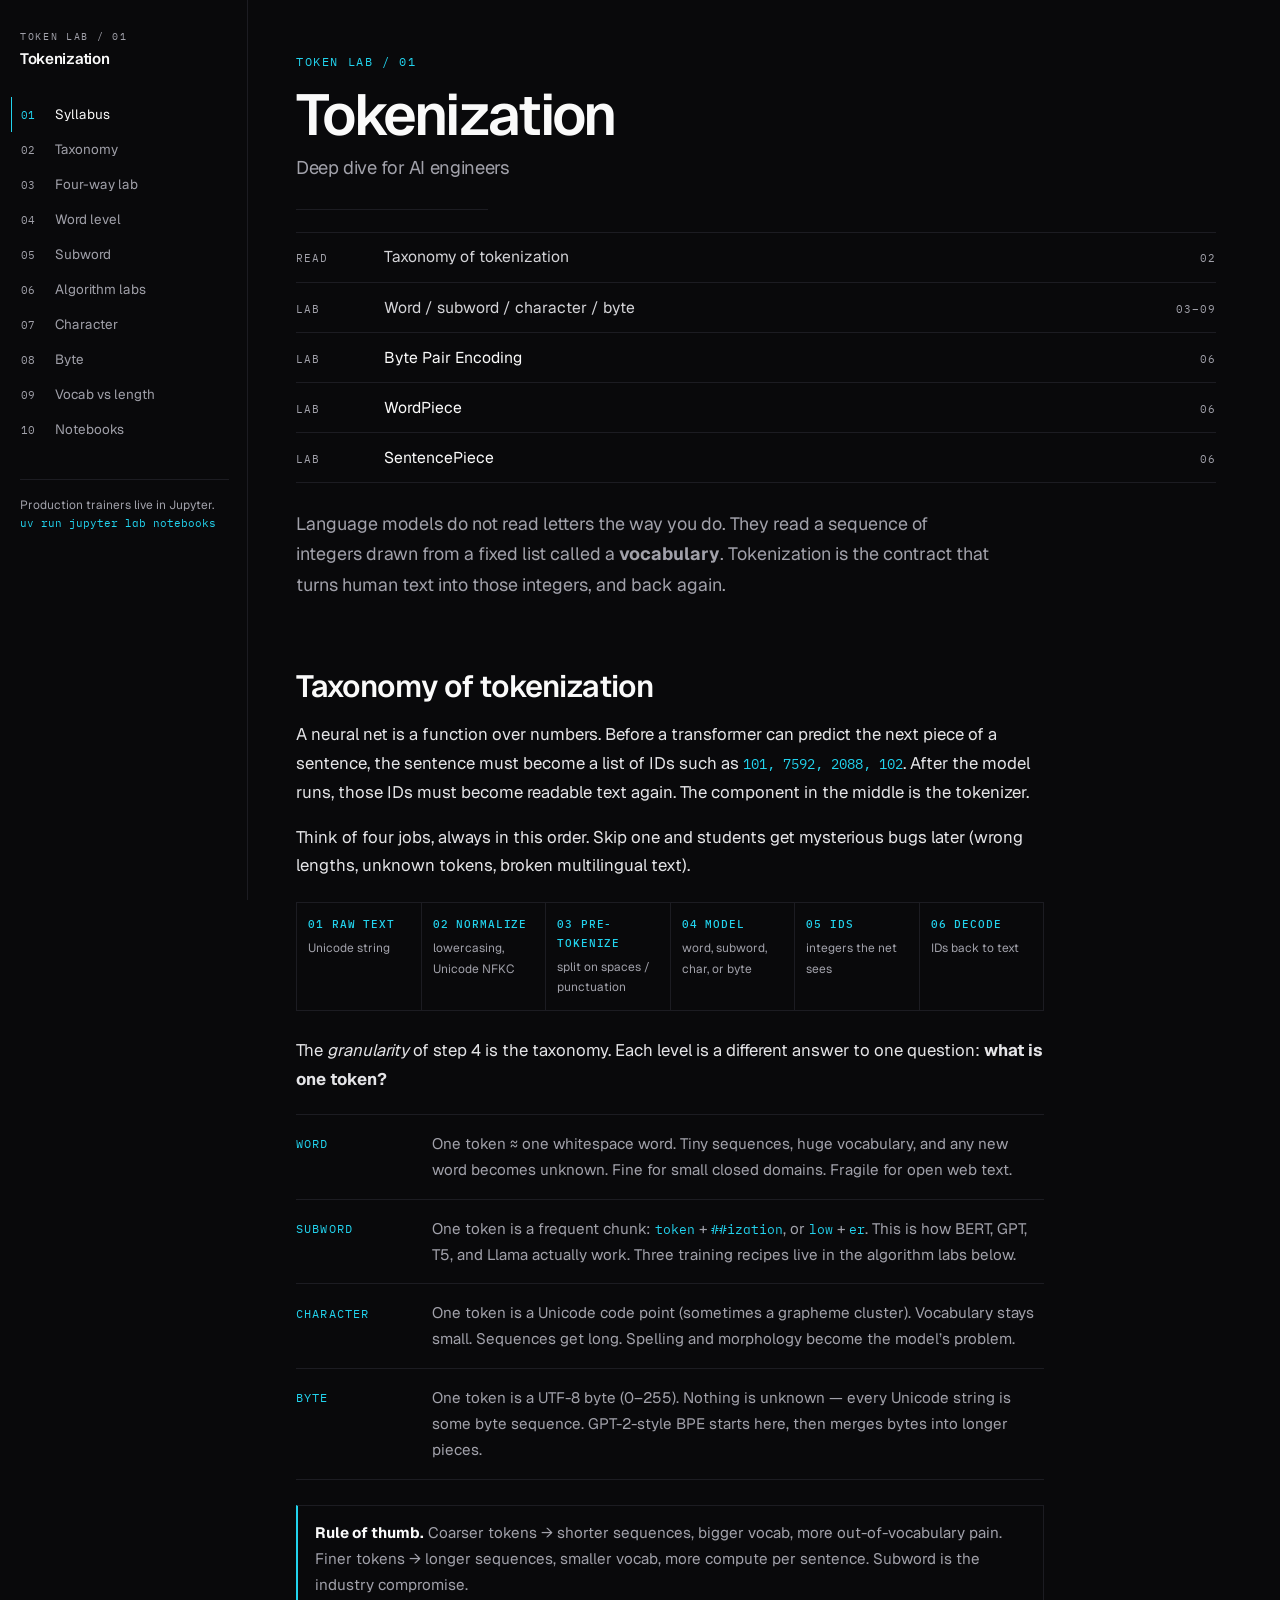
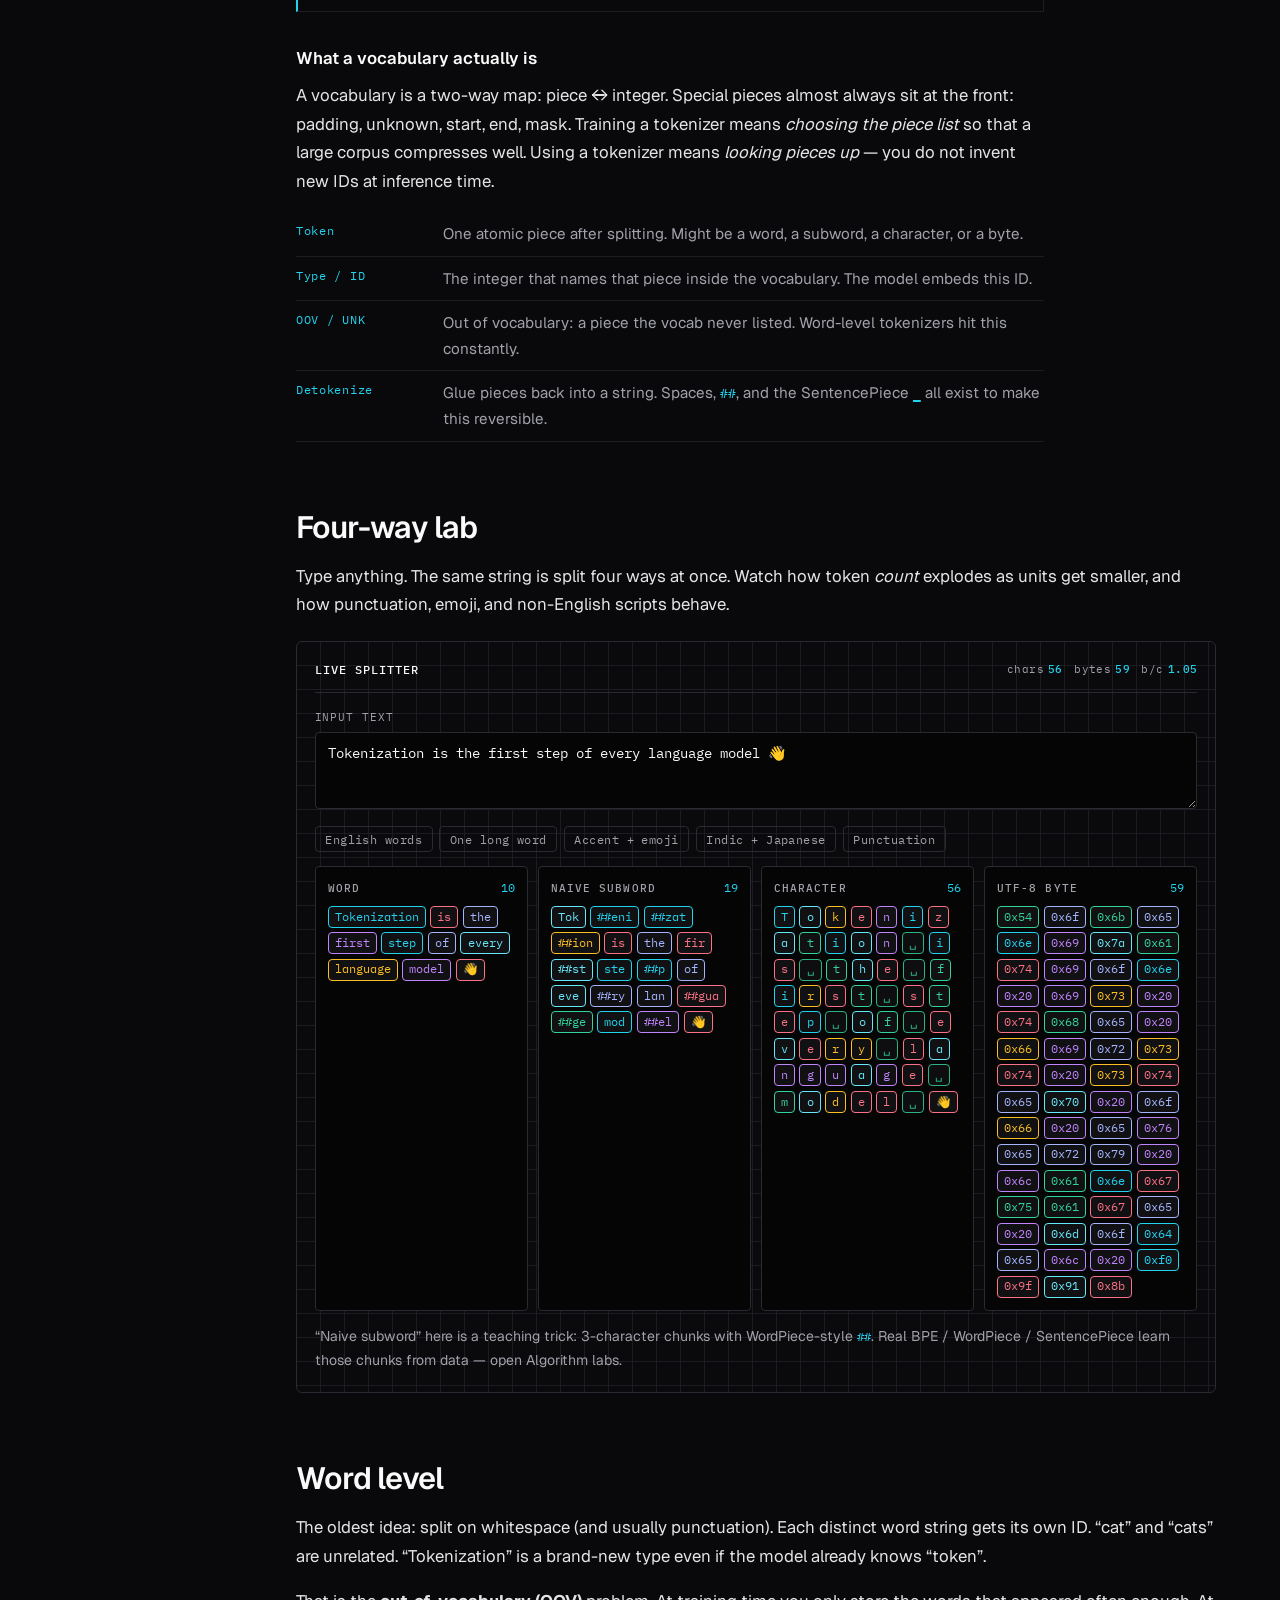
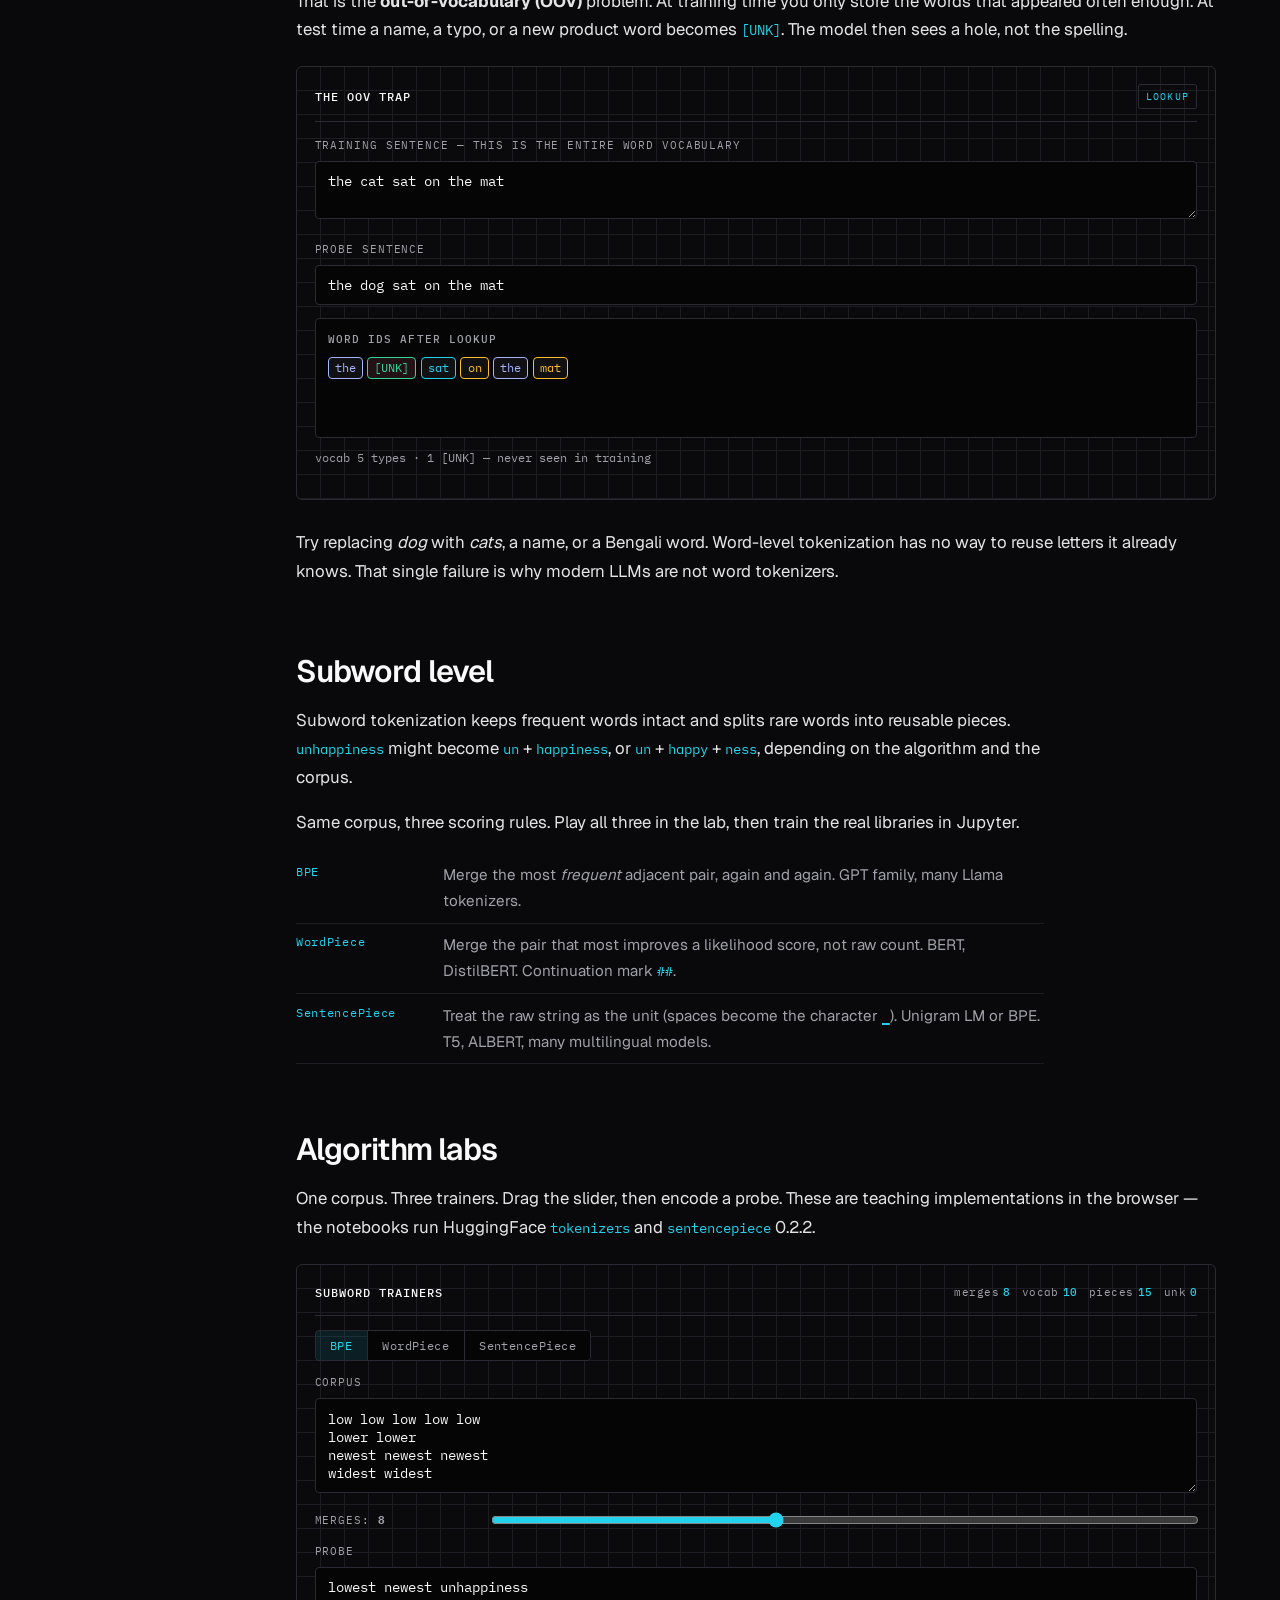
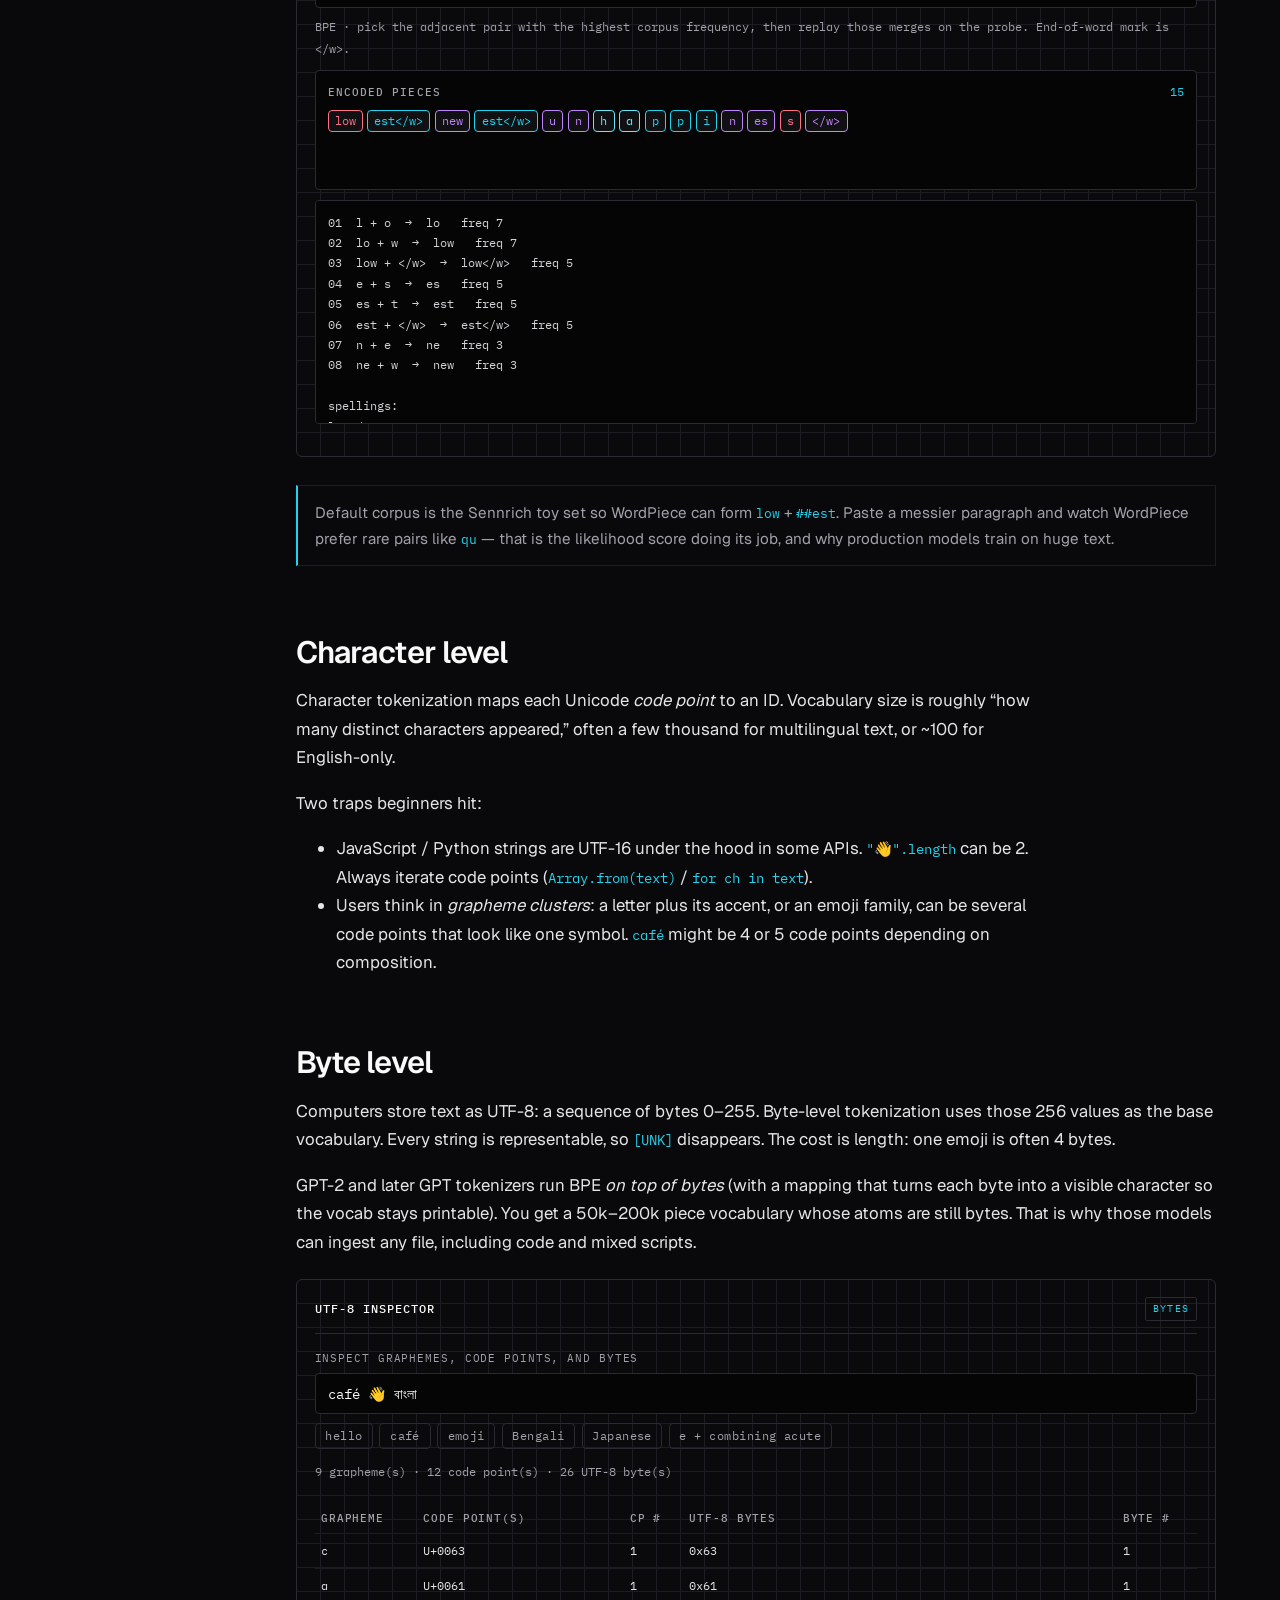
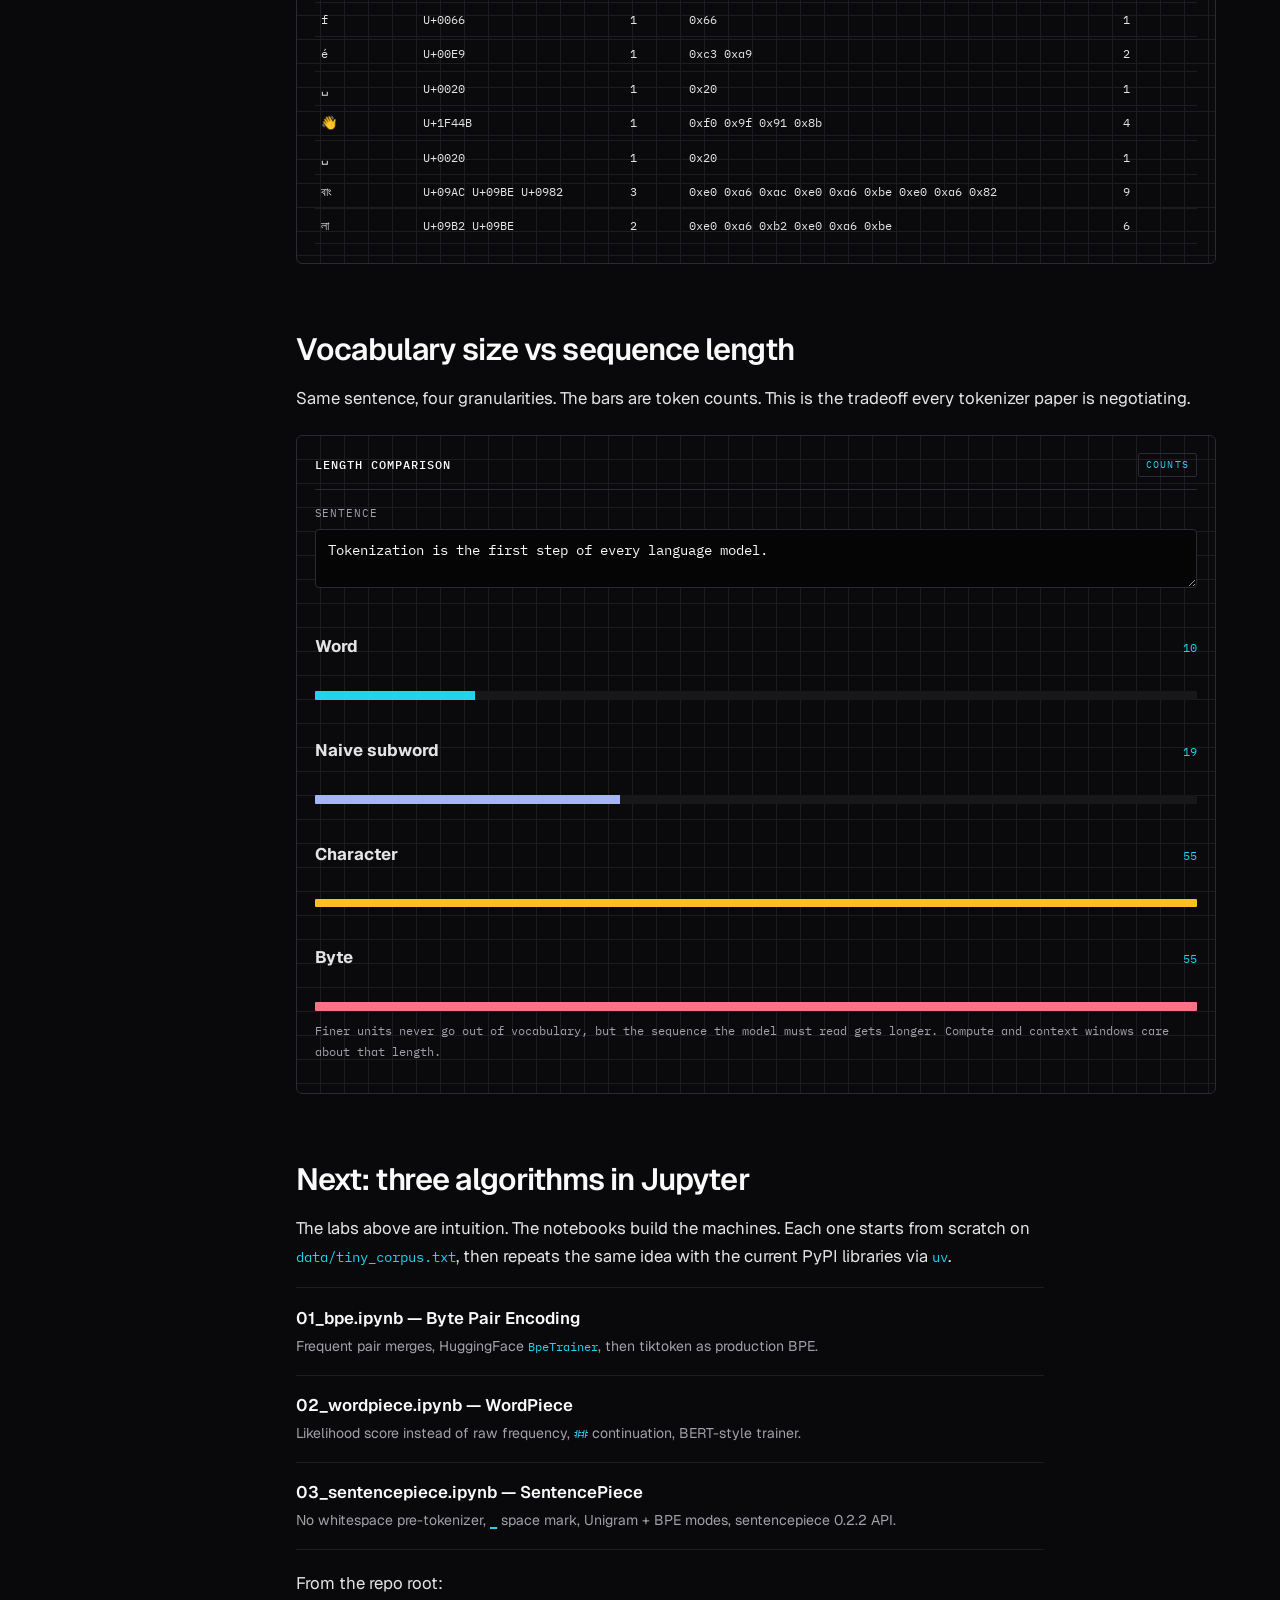
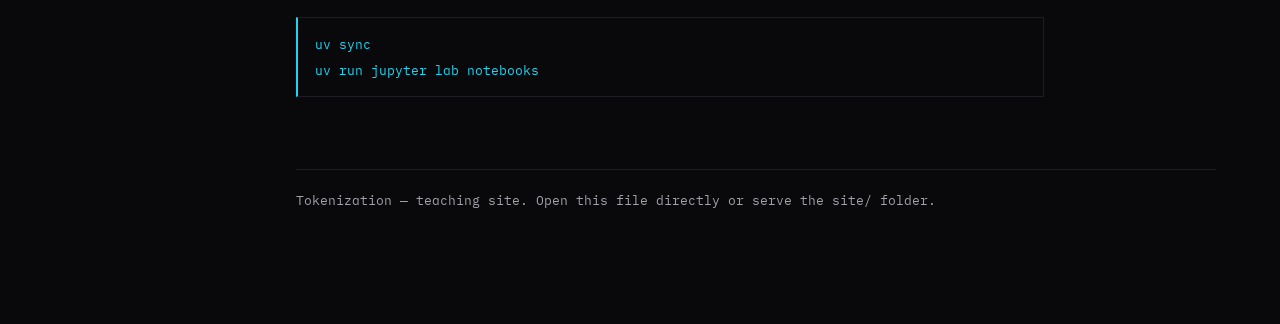
==== site/index.html @ aaebc6eb "Publish the tokenization course: browser labs, notebooks, and GitHub Pages deploy. Co-authored-by: C" ====
<!DOCTYPE html>
<html lang="en">
  <head>
    <meta charset="utf-8" />
    <meta name="viewport" content="width=device-width, initial-scale=1" />
    <title>Tokenization Deep Dive</title>
    <meta
      name="description"
      content="Beginner lab: taxonomy of tokenization, then word, subword, character, and byte level — with live BPE, WordPiece, and SentencePiece playgrounds."
    />
    <link rel="preconnect" href="https://fonts.googleapis.com" />
    <link rel="preconnect" href="https://fonts.gstatic.com" crossorigin />
    <link
      href="https://fonts.googleapis.com/css2?family=Geist:wght@400;500;600;700&family=IBM+Plex+Mono:wght@400;500&family=IBM+Plex+Sans:wght@400;500;600&display=swap"
      rel="stylesheet"
    />
    <link rel="stylesheet" href="css/main.css" />
  </head>
  <body>
    <a class="skip" href="#syllabus">Skip to content</a>
    <div class="app">
      <nav class="nav" aria-label="Lesson sections">
        <p class="nav-kicker">Token lab / 01</p>
        <p class="nav-title">Tokenization</p>
        <ol>
          <li>
            <a href="#syllabus"><span class="nav-num">01</span> Syllabus</a>
          </li>
          <li>
            <a href="#taxonomy"><span class="nav-num">02</span> Taxonomy</a>
          </li>
          <li>
            <a href="#lab"><span class="nav-num">03</span> Four-way lab</a>
          </li>
          <li>
            <a href="#word"><span class="nav-num">04</span> Word level</a>
          </li>
          <li>
            <a href="#subword"><span class="nav-num">05</span> Subword</a>
          </li>
          <li>
            <a href="#algo-labs"><span class="nav-num">06</span> Algorithm labs</a>
          </li>
          <li>
            <a href="#character"><span class="nav-num">07</span> Character</a>
          </li>
          <li>
            <a href="#byte"><span class="nav-num">08</span> Byte</a>
          </li>
          <li>
            <a href="#length"><span class="nav-num">09</span> Vocab vs length</a>
          </li>
          <li>
            <a href="#notebooks"><span class="nav-num">10</span> Notebooks</a>
          </li>
        </ol>
        <p class="nav-note">
          Production trainers live in Jupyter.<br />
          <code>uv run jupyter lab notebooks</code>
        </p>
      </nav>

      <main>
        <header class="hero" id="syllabus">
          <p class="hero-kicker">Token lab / 01</p>
          <h1>Tokenization</h1>
          <p class="hero-sub">Deep dive for AI engineers</p>
          <div class="rule"></div>
          <ul class="syllabus">
            <li>
              <span class="kind">Read</span>
              <span>Taxonomy of tokenization</span>
              <span class="kind">02</span>
            </li>
            <li>
              <span class="kind">Lab</span>
              <span>Word / subword / character / byte</span>
              <span class="kind">03–09</span>
            </li>
            <li>
              <span class="kind">Lab</span>
              <a href="#algo-labs">Byte Pair Encoding</a>
              <span class="kind">06</span>
            </li>
            <li>
              <span class="kind">Lab</span>
              <a href="#algo-labs">WordPiece</a>
              <span class="kind">06</span>
            </li>
            <li>
              <span class="kind">Lab</span>
              <a href="#algo-labs">SentencePiece</a>
              <span class="kind">06</span>
            </li>
          </ul>
          <p class="lede" style="margin-top: 1.6rem">
            Language models do not read letters the way you do. They read a sequence of integers
            drawn from a fixed list called a <strong>vocabulary</strong>. Tokenization is the
            contract that turns human text into those integers, and back again.
          </p>
        </header>

        <section id="taxonomy">
          <h2>Taxonomy of tokenization</h2>
          <p>
            A neural net is a function over numbers. Before a transformer can predict the next
            piece of a sentence, the sentence must become a list of IDs such as
            <code>101, 7592, 2088, 102</code>. After the model runs, those IDs must become readable
            text again. The component in the middle is the tokenizer.
          </p>
          <p>
            Think of four jobs, always in this order. Skip one and students get mysterious bugs
            later (wrong lengths, unknown tokens, broken multilingual text).
          </p>

          <div class="pipeline" role="list">
            <div class="stage" role="listitem">
              <strong>01 Raw text</strong>
              Unicode string
            </div>
            <div class="stage" role="listitem">
              <strong>02 Normalize</strong>
              lowercasing, Unicode NFKC
            </div>
            <div class="stage" role="listitem">
              <strong>03 Pre-tokenize</strong>
              split on spaces / punctuation
            </div>
            <div class="stage" role="listitem">
              <strong>04 Model</strong>
              word, subword, char, or byte
            </div>
            <div class="stage" role="listitem">
              <strong>05 IDs</strong>
              integers the net sees
            </div>
            <div class="stage" role="listitem">
              <strong>06 Decode</strong>
              IDs back to text
            </div>
          </div>

          <p>
            The <em>granularity</em> of step 4 is the taxonomy. Each level is a different answer to
            one question: <strong>what is one token?</strong>
          </p>

          <div class="taxonomy">
            <article class="tax-card">
              <div class="level">Word</div>
              <p>
                One token ≈ one whitespace word. Tiny sequences, huge vocabulary, and any new word
                becomes unknown. Fine for small closed domains. Fragile for open web text.
              </p>
            </article>
            <article class="tax-card">
              <div class="level">Subword</div>
              <p>
                One token is a frequent chunk: <code>token</code> + <code>##ization</code>, or
                <code>low</code> + <code>er</code>. This is how BERT, GPT, T5, and Llama actually
                work. Three training recipes live in the algorithm labs below.
              </p>
            </article>
            <article class="tax-card">
              <div class="level">Character</div>
              <p>
                One token is a Unicode code point (sometimes a grapheme cluster). Vocabulary stays
                small. Sequences get long. Spelling and morphology become the model’s problem.
              </p>
            </article>
            <article class="tax-card">
              <div class="level">Byte</div>
              <p>
                One token is a UTF-8 byte (0–255). Nothing is unknown — every Unicode string is
                some byte sequence. GPT-2-style BPE starts here, then merges bytes into longer
                pieces.
              </p>
            </article>
          </div>

          <div class="callout">
            <strong>Rule of thumb.</strong> Coarser tokens → shorter sequences, bigger vocab,
            more out-of-vocabulary pain. Finer tokens → longer sequences, smaller vocab, more
            compute per sentence. Subword is the industry compromise.
          </div>

          <h3>What a vocabulary actually is</h3>
          <p>
            A vocabulary is a two-way map: piece ↔ integer. Special pieces almost always sit at
            the front: padding, unknown, start, end, mask. Training a tokenizer means
            <em>choosing the piece list</em> so that a large corpus compresses well. Using a
            tokenizer means <em>looking pieces up</em> — you do not invent new IDs at inference
            time.
          </p>

          <dl class="dl">
            <div>
              <dt>Token</dt>
              <dd>One atomic piece after splitting. Might be a word, a subword, a character, or a byte.</dd>
            </div>
            <div>
              <dt>Type / ID</dt>
              <dd>The integer that names that piece inside the vocabulary. The model embeds this ID.</dd>
            </div>
            <div>
              <dt>OOV / UNK</dt>
              <dd>Out of vocabulary: a piece the vocab never listed. Word-level tokenizers hit this constantly.</dd>
            </div>
            <div>
              <dt>Detokenize</dt>
              <dd>Glue pieces back into a string. Spaces, <code>##</code>, and the SentencePiece <code>▁</code> all exist to make this reversible.</dd>
            </div>
          </dl>
        </section>

        <section id="lab" class="wide">
          <h2>Four-way lab</h2>
          <p>
            Type anything. The same string is split four ways at once. Watch how token
            <em>count</em> explodes as units get smaller, and how punctuation, emoji, and non-English
            scripts behave.
          </p>

          <div class="lab">
            <div class="lab-head">
              <h3>Live splitter</h3>
              <div class="metrics" id="four-stats"></div>
            </div>
            <label for="four-text">Input text</label>
            <textarea id="four-text" rows="3">Tokenization is the first step of every language model 👋</textarea>
            <div class="row" role="group" aria-label="Example strings">
              <button type="button" class="preset" data-four-preset="the cat sat on the mat">English words</button>
              <button type="button" class="preset" data-four-preset="unhappiness">One long word</button>
              <button type="button" class="preset" data-four-preset="café 👋">Accent + emoji</button>
              <button type="button" class="preset" data-four-preset="বাংলা 日本語">Indic + Japanese</button>
              <button type="button" class="preset" data-four-preset="don't 3.14 C++">Punctuation</button>
            </div>
            <div class="grid-4">
              <div class="pane">
                <div class="pane-head">
                  <h4>Word</h4>
                  <span class="count" id="count-word">0</span>
                </div>
                <div class="chips" id="chips-word"></div>
              </div>
              <div class="pane">
                <div class="pane-head">
                  <h4>Naive subword</h4>
                  <span class="count" id="count-sub">0</span>
                </div>
                <div class="chips" id="chips-sub"></div>
              </div>
              <div class="pane">
                <div class="pane-head">
                  <h4>Character</h4>
                  <span class="count" id="count-char">0</span>
                </div>
                <div class="chips" id="chips-char"></div>
              </div>
              <div class="pane">
                <div class="pane-head">
                  <h4>UTF-8 byte</h4>
                  <span class="count" id="count-byte">0</span>
                </div>
                <div class="chips" id="chips-byte"></div>
              </div>
            </div>
            <p style="margin: 0.85rem 0 0; font-size: 0.88rem; color: var(--muted)">
              “Naive subword” here is a teaching trick: 3-character chunks with WordPiece-style
              <code>##</code>. Real BPE / WordPiece / SentencePiece learn those chunks from data —
              open Algorithm labs.
            </p>
          </div>
        </section>

        <section id="word" class="wide">
          <h2>Word level</h2>
          <p>
            The oldest idea: split on whitespace (and usually punctuation). Each distinct word
            string gets its own ID. “cat” and “cats” are unrelated. “Tokenization” is a brand-new
            type even if the model already knows “token”.
          </p>
          <p>
            That is the <strong>out-of-vocabulary (OOV)</strong> problem. At training time you only
            store the words that appeared often enough. At test time a name, a typo, or a new
            product word becomes <code>[UNK]</code>. The model then sees a hole, not the spelling.
          </p>

          <div class="lab">
            <div class="lab-head">
              <h3>The OOV trap</h3>
              <span class="lab-tag">Lookup</span>
            </div>
            <label for="oov-vocab">Training sentence — this is the entire word vocabulary</label>
            <textarea id="oov-vocab" rows="2">the cat sat on the mat</textarea>
            <label for="oov-probe">Probe sentence</label>
            <input id="oov-probe" type="text" value="the dog sat on the mat" />
            <div class="pane pane-fixed" style="margin-top: 0.8rem">
              <div class="pane-head">
                <h4>Word IDs after lookup</h4>
              </div>
              <div class="chips" id="oov-chips"></div>
            </div>
            <p id="oov-note" class="algo-rule"></p>
          </div>

          <p>
            Try replacing <em>dog</em> with <em>cats</em>, a name, or a Bengali word. Word-level
            tokenization has no way to reuse letters it already knows. That single failure is why
            modern LLMs are not word tokenizers.
          </p>
        </section>

        <section id="subword">
          <h2>Subword level</h2>
          <p>
            Subword tokenization keeps frequent words intact and splits rare words into reusable
            pieces. <code>unhappiness</code> might become <code>un</code> + <code>happiness</code>,
            or <code>un</code> + <code>happy</code> + <code>ness</code>, depending on the algorithm
            and the corpus.
          </p>
          <p>Same corpus, three scoring rules. Play all three in the lab, then train the real libraries in Jupyter.</p>
          <dl class="dl">
            <div>
              <dt>BPE</dt>
              <dd>Merge the most <em>frequent</em> adjacent pair, again and again. GPT family, many Llama tokenizers.</dd>
            </div>
            <div>
              <dt>WordPiece</dt>
              <dd>Merge the pair that most improves a likelihood score, not raw count. BERT, DistilBERT. Continuation mark <code>##</code>.</dd>
            </div>
            <div>
              <dt>SentencePiece</dt>
              <dd>Treat the raw string as the unit (spaces become the character <code>▁</code>). Unigram LM or BPE. T5, ALBERT, many multilingual models.</dd>
            </div>
          </dl>
        </section>

        <section id="algo-labs" class="wide">
          <h2>Algorithm labs</h2>
          <p>
            One corpus. Three trainers. Drag the slider, then encode a probe. These are teaching
            implementations in the browser — the notebooks run HuggingFace <code>tokenizers</code>
            and <code>sentencepiece</code> 0.2.2.
          </p>

          <div class="lab">
            <div class="lab-head">
              <h3>Subword trainers</h3>
              <div class="metrics" id="algo-metrics"></div>
            </div>

            <div class="tabs" role="tablist" aria-label="Tokenizer algorithm">
              <button type="button" role="tab" id="tab-bpe" aria-selected="true" data-algo="bpe">BPE</button>
              <button type="button" role="tab" id="tab-wp" aria-selected="false" data-algo="wordpiece">WordPiece</button>
              <button type="button" role="tab" id="tab-sp" aria-selected="false" data-algo="sentencepiece">SentencePiece</button>
            </div>

            <div class="sp-modes hidden" id="sp-modes">
              <button type="button" data-sp-mode="unigram" aria-pressed="true">Unigram</button>
              <button type="button" data-sp-mode="bpe" aria-pressed="false">BPE mode</button>
            </div>

            <label for="algo-corpus">Corpus</label>
            <textarea id="algo-corpus" rows="4">low low low low low
lower lower
newest newest newest
widest widest</textarea>

            <div class="slider-row">
              <label for="algo-step"><span id="algo-step-caption">Merges</span>: <strong id="algo-step-value">8</strong></label>
              <input id="algo-step" type="range" min="0" max="20" value="8" />
            </div>

            <label for="algo-probe">Probe</label>
            <input id="algo-probe" type="text" value="lowest newest unhappiness" />

            <p class="algo-rule" id="algo-rule"></p>

            <div class="pane pane-fixed">
              <div class="pane-head">
                <h4>Encoded pieces</h4>
                <span class="count" id="algo-count">0</span>
              </div>
              <div class="chips" id="algo-chips"></div>
            </div>
            <pre class="merge-log" id="algo-log"></pre>
          </div>

          <div class="callout">
            Default corpus is the Sennrich toy set so WordPiece can form <code>low</code> +
            <code>##est</code>. Paste a messier paragraph and watch WordPiece prefer rare pairs
            like <code>qu</code> — that is the likelihood score doing its job, and why production
            models train on huge text.
          </div>
        </section>

        <section id="character">
          <h2>Character level</h2>
          <p>
            Character tokenization maps each Unicode <em>code point</em> to an ID. Vocabulary size
            is roughly “how many distinct characters appeared,” often a few thousand for
            multilingual text, or ~100 for English-only.
          </p>
          <p>
            Two traps beginners hit:
          </p>
          <ul>
            <li>
              JavaScript / Python strings are UTF-16 under the hood in some APIs.
              <code>"👋".length</code> can be 2. Always iterate code points
              (<code>Array.from(text)</code> / <code>for ch in text</code>).
            </li>
            <li>
              Users think in <em>grapheme clusters</em>: a letter plus its accent, or an emoji
              family, can be several code points that look like one symbol. <code>café</code> might
              be 4 or 5 code points depending on composition.
            </li>
          </ul>
        </section>

        <section id="byte" class="wide">
          <h2>Byte level</h2>
          <p>
            Computers store text as UTF-8: a sequence of bytes 0–255. Byte-level tokenization
            uses those 256 values as the base vocabulary. Every string is representable, so
            <code>[UNK]</code> disappears. The cost is length: one emoji is often 4 bytes.
          </p>
          <p>
            GPT-2 and later GPT tokenizers run BPE <em>on top of bytes</em> (with a mapping that
            turns each byte into a visible character so the vocab stays printable). You get a
            50k–200k piece vocabulary whose atoms are still bytes. That is why those models can
            ingest any file, including code and mixed scripts.
          </p>

          <div class="lab">
            <div class="lab-head">
              <h3>UTF-8 inspector</h3>
              <span class="lab-tag">Bytes</span>
            </div>
            <label for="inspect-text">Inspect graphemes, code points, and bytes</label>
            <input id="inspect-text" type="text" value="café 👋 বাংলা" />
            <div class="row">
              <button type="button" class="preset" data-inspect-preset="hello">hello</button>
              <button type="button" class="preset" data-inspect-preset="café">café</button>
              <button type="button" class="preset" data-inspect-preset="👋">emoji</button>
              <button type="button" class="preset" data-inspect-preset="বাংলা">Bengali</button>
              <button type="button" class="preset" data-inspect-preset="日本語">Japanese</button>
              <button type="button" class="preset" data-inspect-preset="é">e + combining acute</button>
            </div>
            <p id="inspect-note" class="algo-rule"></p>
            <div style="overflow-x: auto">
              <table class="bytes-table">
                <thead>
                  <tr>
                    <th>Grapheme</th>
                    <th>Code point(s)</th>
                    <th>CP #</th>
                    <th>UTF-8 bytes</th>
                    <th>Byte #</th>
                  </tr>
                </thead>
                <tbody id="inspect-body"></tbody>
              </table>
            </div>
          </div>
        </section>

        <section id="length" class="wide">
          <h2>Vocabulary size vs sequence length</h2>
          <p>
            Same sentence, four granularities. The bars are token counts. This is the tradeoff
            every tokenizer paper is negotiating.
          </p>
          <div class="lab">
            <div class="lab-head">
              <h3>Length comparison</h3>
              <span class="lab-tag">Counts</span>
            </div>
            <label for="length-text">Sentence</label>
            <textarea id="length-text" rows="2">Tokenization is the first step of every language model.</textarea>
            <div id="length-bars"></div>
            <p id="length-legend" class="algo-rule"></p>
          </div>
        </section>

        <section id="notebooks">
          <h2>Next: three algorithms in Jupyter</h2>
          <p>
            The labs above are intuition. The notebooks build the machines. Each one starts from
            scratch on <code>data/tiny_corpus.txt</code>, then repeats the same idea with the
            current PyPI libraries via <code>uv</code>.
          </p>
          <div class="notebooks">
            <div class="nb">
              <strong>01_bpe.ipynb — Byte Pair Encoding</strong>
              <span>Frequent pair merges, HuggingFace <code>BpeTrainer</code>, then tiktoken as production BPE.</span>
            </div>
            <div class="nb">
              <strong>02_wordpiece.ipynb — WordPiece</strong>
              <span>Likelihood score instead of raw frequency, <code>##</code> continuation, BERT-style trainer.</span>
            </div>
            <div class="nb">
              <strong>03_sentencepiece.ipynb — SentencePiece</strong>
              <span>No whitespace pre-tokenizer, <code>▁</code> space mark, Unigram + BPE modes, sentencepiece 0.2.2 API.</span>
            </div>
          </div>
          <p style="margin-top: 1.2rem">From the repo root:</p>
          <div class="callout">
            <code>uv sync</code><br />
            <code>uv run jupyter lab notebooks</code>
          </div>
        </section>

        <footer>
          Tokenization — teaching site. Open this file directly or serve the site/ folder.
        </footer>
      </main>
    </div>
    <script src="js/playgrounds.js"></script>
    <script src="js/algorithms.js"></script>
    <script src="js/main.js"></script>
  </body>
</html>
---- site/css/main.css ----
:root {
  --bg: #09090b;
  --bg-elev: #0c0c0e;
  --bg-card: #111113;
  --lab: #0a0a0c;
  --line: #1c1c22;
  --line-strong: #2a2a32;
  --cyan: #22d3ee;
  --cyan-dim: rgba(34, 211, 238, 0.1);
  --cyan-glow: rgba(34, 211, 238, 0.28);
  --text: #e4e4e7;
  --heading: #fafafa;
  --muted: #a1a1aa;
  --silver: #d4d4d8;
  --warn: #fbbf24;
  --unk: #fb7185;
  --ok: #34d399;
  --mono: "IBM Plex Mono", "ui-monospace", "SFMono-Regular", Menlo, Consolas, monospace;
  --sans: "Geist", "IBM Plex Sans", ui-sans-serif, system-ui, sans-serif;
  --radius: 8px;
  --nav-width: 248px;
  --max: 68ch;
  --lab-max: 920px;
}

*,
*::before,
*::after {
  box-sizing: border-box;
}

html {
  scroll-behavior: smooth;
  scroll-padding-top: 1.25rem;
}

body {
  margin: 0;
  min-height: 100vh;
  font-family: var(--sans);
  background: var(--bg);
  color: var(--text);
  line-height: 1.7;
  font-size: 1.05rem;
  font-feature-settings: "ss01", "cv11";
}

img {
  max-width: 100%;
}

a {
  color: var(--cyan);
  text-decoration: none;
}

a:hover {
  text-decoration: underline;
  text-underline-offset: 0.18em;
}

code {
  font-family: var(--mono);
  font-size: 0.86em;
  color: var(--cyan);
}

.skip {
  position: absolute;
  left: -999px;
  top: 0;
}

.skip:focus {
  left: 1rem;
  top: 1rem;
  z-index: 20;
  background: var(--cyan);
  color: #09090b;
  padding: 0.4rem 0.7rem;
  border-radius: 4px;
}

.app {
  display: grid;
  grid-template-columns: var(--nav-width) minmax(0, 1fr);
  min-height: 100vh;
}

.nav {
  position: sticky;
  top: 0;
  height: 100vh;
  padding: 1.75rem 1.1rem 2rem 1.25rem;
  border-right: 1px solid var(--line);
  background: var(--bg);
  overflow-y: auto;
}

.nav-kicker {
  margin: 0 0 0.2rem;
  font-family: var(--mono);
  font-size: 0.65rem;
  letter-spacing: 0.16em;
  text-transform: uppercase;
  color: var(--muted);
}

.nav-title {
  margin: 0 0 1.75rem;
  font-size: 0.95rem;
  font-weight: 600;
  letter-spacing: -0.02em;
  line-height: 1.3;
  color: var(--heading);
}

.nav ol {
  list-style: none;
  margin: 0;
  padding: 0;
}

.nav li {
  margin: 0;
}

.nav a {
  display: grid;
  grid-template-columns: 1.6rem 1fr;
  gap: 0.55rem;
  align-items: baseline;
  padding: 0.38rem 0.5rem 0.38rem 0.55rem;
  margin-left: -0.55rem;
  color: var(--muted);
  font-size: 0.84rem;
  text-decoration: none;
  border-left: 1px solid transparent;
}

.nav a:hover {
  color: var(--heading);
  text-decoration: none;
}

.nav a[aria-current="true"] {
  color: var(--heading);
  border-left-color: var(--cyan);
}

.nav-num {
  font-family: var(--mono);
  font-size: 0.68rem;
  color: var(--muted);
}

.nav a[aria-current="true"] .nav-num {
  color: var(--cyan);
}

.nav-note {
  margin-top: 2rem;
  padding-top: 1rem;
  border-top: 1px solid var(--line);
  font-size: 0.75rem;
  color: var(--muted);
  line-height: 1.5;
}

.nav-note code {
  font-size: 0.7rem;
}

main {
  padding: 3.25rem 3rem 7rem;
}

.hero {
  max-width: var(--lab-max);
  margin-bottom: 3rem;
}

.hero-kicker {
  margin: 0 0 0.85rem;
  font-family: var(--mono);
  font-size: 0.72rem;
  letter-spacing: 0.14em;
  text-transform: uppercase;
  color: var(--cyan);
}

.hero h1 {
  margin: 0;
  font-weight: 600;
  font-size: clamp(2.4rem, 5vw, 3.6rem);
  letter-spacing: -0.045em;
  color: var(--heading);
  line-height: 1.05;
}

.hero-sub {
  margin: 0.4rem 0 0;
  font-size: 1.15rem;
  color: var(--muted);
  letter-spacing: -0.02em;
}

.rule {
  height: 1px;
  background: var(--line);
  margin: 1.6rem 0 1.4rem;
  max-width: 12rem;
}

.syllabus {
  list-style: none;
  margin: 0;
  padding: 0;
  border-top: 1px solid var(--line);
}

.syllabus li {
  display: grid;
  grid-template-columns: 4.5rem 1fr auto;
  gap: 1rem;
  align-items: baseline;
  padding: 0.7rem 0;
  border-bottom: 1px solid var(--line);
  color: var(--silver);
  font-size: 0.98rem;
}

.syllabus .kind {
  font-family: var(--mono);
  font-size: 0.68rem;
  letter-spacing: 0.1em;
  text-transform: uppercase;
  color: var(--muted);
}

.syllabus a {
  color: var(--heading);
}

section {
  max-width: var(--max);
  margin: 4rem 0;
  padding-top: 0.2rem;
}

section.wide {
  max-width: var(--lab-max);
}

section h2 {
  margin: 0 0 1rem;
  font-size: clamp(1.55rem, 2.4vw, 1.95rem);
  font-weight: 600;
  letter-spacing: -0.03em;
  color: var(--heading);
  line-height: 1.2;
}

section h3 {
  margin: 2rem 0 0.55rem;
  font-size: 1.05rem;
  font-weight: 600;
  color: var(--heading);
}

p {
  margin: 0 0 1.05rem;
  color: var(--text);
}

.lede {
  font-size: 1.12rem;
  color: var(--muted);
  max-width: 58ch;
}

.callout {
  background: transparent;
  border: 1px solid var(--line);
  border-left: 2px solid var(--cyan);
  border-radius: 0;
  padding: 0.85rem 1.05rem;
  margin: 1.2rem 0 1.5rem;
  color: var(--muted);
  font-size: 0.95rem;
}

.callout strong {
  color: var(--heading);
}

.pipeline {
  display: grid;
  grid-template-columns: repeat(auto-fit, minmax(108px, 1fr));
  gap: 1px;
  margin: 1.4rem 0 1.6rem;
  background: var(--line);
  border: 1px solid var(--line);
}

.stage {
  background: var(--bg);
  padding: 0.75rem 0.7rem;
  text-align: left;
  font-size: 0.75rem;
  color: var(--muted);
}

.stage strong {
  display: block;
  font-family: var(--mono);
  font-size: 0.68rem;
  letter-spacing: 0.08em;
  text-transform: uppercase;
  color: var(--cyan);
  margin-bottom: 0.28rem;
  font-weight: 500;
}

.taxonomy {
  display: grid;
  gap: 0;
  margin: 1.3rem 0 1.6rem;
  border-top: 1px solid var(--line);
}

.tax-card {
  display: grid;
  grid-template-columns: 7.5rem 1fr;
  gap: 1rem;
  padding: 1rem 0;
  border-bottom: 1px solid var(--line);
}

.tax-card .level {
  font-family: var(--mono);
  font-size: 0.72rem;
  letter-spacing: 0.1em;
  text-transform: uppercase;
  color: var(--cyan);
  padding-top: 0.2rem;
}

.tax-card p {
  margin: 0;
  font-size: 0.95rem;
  color: var(--muted);
}

.lab {
  --lab-radius: 6px;
  background-color: var(--lab);
  background-image:
    linear-gradient(var(--line) 1px, transparent 1px),
    linear-gradient(90deg, var(--line) 1px, transparent 1px);
  background-size: 24px 24px;
  background-position: -1px -1px;
  border: 1px solid var(--line-strong);
  border-radius: var(--lab-radius);
  padding: 1.05rem 1.1rem 1.2rem;
  margin: 1.4rem 0 1.8rem;
}

.lab-head {
  display: flex;
  justify-content: space-between;
  gap: 1rem;
  align-items: center;
  margin-bottom: 0.9rem;
  padding-bottom: 0.75rem;
  border-bottom: 1px solid var(--line-strong);
}

.lab-head h3 {
  margin: 0;
  font-family: var(--mono);
  font-size: 0.78rem;
  letter-spacing: 0.08em;
  text-transform: uppercase;
  font-weight: 500;
  color: var(--heading);
}

.metrics {
  display: flex;
  flex-wrap: wrap;
  gap: 0.7rem;
  font-family: var(--mono);
  font-size: 0.68rem;
  letter-spacing: 0.04em;
  color: var(--muted);
}

.metrics strong {
  color: var(--cyan);
  font-weight: 500;
  margin-left: 0.25rem;
}

.lab-tag {
  font-family: var(--mono);
  font-size: 0.65rem;
  letter-spacing: 0.12em;
  text-transform: uppercase;
  color: var(--cyan);
  border: 1px solid var(--line-strong);
  border-radius: 2px;
  padding: 0.15rem 0.45rem;
  white-space: nowrap;
}

label {
  display: block;
  font-family: var(--mono);
  font-size: 0.7rem;
  letter-spacing: 0.08em;
  text-transform: uppercase;
  color: var(--muted);
  margin: 0.75rem 0 0.35rem;
}

textarea,
input[type="text"],
select {
  width: 100%;
  background: #050506;
  color: var(--heading);
  border: 1px solid var(--line-strong);
  border-radius: 4px;
  padding: 0.65rem 0.75rem;
  font-family: var(--mono);
  font-size: 0.88rem;
  resize: vertical;
}

textarea:focus,
input[type="text"]:focus,
select:focus {
  outline: 1px solid var(--cyan);
  border-color: var(--cyan);
}

.row {
  display: flex;
  flex-wrap: wrap;
  gap: 0.4rem;
  margin: 0.55rem 0 0.8rem;
}

.preset,
button {
  font-family: var(--mono);
  font-size: 0.72rem;
  letter-spacing: 0.04em;
  background: transparent;
  color: var(--muted);
  border: 1px solid var(--line-strong);
  border-radius: 4px;
  padding: 0.28rem 0.6rem;
  cursor: pointer;
}

.preset:hover,
button:hover,
.preset[aria-pressed="true"],
button[aria-pressed="true"],
button[aria-selected="true"] {
  border-color: var(--cyan);
  color: var(--cyan);
  background: var(--cyan-dim);
}

.tabs {
  display: flex;
  gap: 0;
  border: 1px solid var(--line-strong);
  border-radius: 4px;
  overflow: hidden;
  margin: 0.2rem 0 0.6rem;
  width: fit-content;
  max-width: 100%;
}

.tabs button {
  border: 0;
  border-right: 1px solid var(--line-strong);
  border-radius: 0;
  padding: 0.45rem 0.9rem;
  background: #050506;
  color: var(--muted);
}

.tabs button:last-child {
  border-right: 0;
}

.tabs button[aria-selected="true"] {
  background: var(--cyan-dim);
  color: var(--cyan);
}

.sp-modes {
  display: flex;
  gap: 0.4rem;
  margin: 0 0 0.5rem;
}

.sp-modes.hidden {
  display: none;
}

.algo-rule {
  margin: 0.55rem 0 0.7rem;
  font-family: var(--mono);
  font-size: 0.78rem;
  color: var(--muted);
}

.grid-4 {
  display: grid;
  grid-template-columns: repeat(2, minmax(0, 1fr));
  gap: 0.6rem;
  margin-top: 0.85rem;
}

.pane {
  background: #050506;
  border: 1px solid var(--line-strong);
  border-radius: 4px;
  padding: 0.7rem 0.75rem 0.8rem;
  min-height: 8.2rem;
}

.pane-fixed {
  min-height: 7.5rem;
}

.pane-head {
  display: flex;
  justify-content: space-between;
  align-items: baseline;
  margin-bottom: 0.5rem;
  gap: 0.5rem;
}

.pane h4 {
  margin: 0;
  font-family: var(--mono);
  font-size: 0.68rem;
  letter-spacing: 0.1em;
  text-transform: uppercase;
  color: var(--muted);
  font-weight: 500;
}

.count {
  font-family: var(--mono);
  font-size: 0.72rem;
  color: var(--cyan);
}

.chips {
  display: flex;
  flex-wrap: wrap;
  gap: 0.28rem;
}

.chip {
  font-family: var(--mono);
  font-size: 0.74rem;
  line-height: 1.2;
  padding: 0.18rem 0.38rem;
  border-radius: 4px;
  background: #111114;
  color: var(--text);
  border: 1px solid #2a2a32;
  max-width: 100%;
  overflow-wrap: anywhere;
}

.chip.unk {
  background: rgba(251, 113, 133, 0.12);
  border-color: var(--unk);
  color: #fda4af;
}

.chip.space {
  opacity: 0.85;
}

.stats {
  display: flex;
  flex-wrap: wrap;
  gap: 1rem;
  margin-top: 0.75rem;
  font-family: var(--mono);
  font-size: 0.75rem;
  color: var(--muted);
}

.stats span strong {
  color: var(--heading);
  font-weight: 500;
}

.bytes-table {
  width: 100%;
  border-collapse: collapse;
  font-family: var(--mono);
  font-size: 0.78rem;
  margin-top: 0.55rem;
}

.bytes-table th,
.bytes-table td {
  text-align: left;
  padding: 0.38rem 0.4rem;
  border-bottom: 1px solid var(--line);
  vertical-align: top;
}

.bytes-table th {
  color: var(--muted);
  font-weight: 500;
  font-size: 0.68rem;
  letter-spacing: 0.08em;
  text-transform: uppercase;
}

.merge-log {
  font-family: var(--mono);
  font-size: 0.75rem;
  background: #050506;
  border: 1px solid var(--line-strong);
  border-radius: 4px;
  padding: 0.7rem 0.75rem;
  max-height: 14rem;
  min-height: 9rem;
  overflow: auto;
  white-space: pre-wrap;
  color: var(--silver);
  margin-top: 0.65rem;
}

.slider-row {
  display: grid;
  grid-template-columns: minmax(10rem, auto) 1fr;
  gap: 0.9rem;
  align-items: center;
  margin: 0.55rem 0;
}

.slider-row label {
  margin: 0;
}

input[type="range"] {
  width: 100%;
  accent-color: var(--cyan);
}

.bar-wrap {
  margin-top: 0.85rem;
}

.bar {
  display: flex;
  height: 0.55rem;
  border-radius: 1px;
  overflow: hidden;
  border: 0;
  background: #18181b;
}

.bar > i {
  display: block;
  height: 100%;
}

.dl {
  margin: 0.4rem 0 1rem;
}

.dl div {
  display: grid;
  grid-template-columns: 8.5rem 1fr;
  gap: 0.7rem;
  padding: 0.55rem 0;
  border-bottom: 1px solid var(--line);
  font-size: 0.95rem;
}

.dl dt {
  color: var(--cyan);
  font-family: var(--mono);
  font-size: 0.72rem;
  letter-spacing: 0.06em;
}

.dl dd {
  margin: 0;
  color: var(--muted);
}

.notebooks {
  display: grid;
  gap: 0;
  border-top: 1px solid var(--line);
}

.nb {
  display: block;
  background: transparent;
  border: 0;
  border-bottom: 1px solid var(--line);
  border-radius: 0;
  padding: 0.95rem 0;
  color: var(--text);
  text-decoration: none;
}

.nb:hover {
  border-color: var(--line);
  text-decoration: none;
}

.nb strong {
  color: var(--heading);
  font-weight: 600;
}

.nb span {
  display: block;
  color: var(--muted);
  font-size: 0.88rem;
  margin-top: 0.2rem;
}

footer {
  max-width: var(--lab-max);
  margin-top: 4.5rem;
  padding-top: 1.2rem;
  border-top: 1px solid var(--line);
  color: var(--muted);
  font-size: 0.82rem;
  font-family: var(--mono);
}

@media (max-width: 900px) {
  .app {
    grid-template-columns: 1fr;
  }

  .nav {
    position: sticky;
    top: 0;
    height: auto;
    z-index: 8;
    border-right: 0;
    border-bottom: 1px solid var(--line);
    padding: 0.8rem 1rem;
  }

  .nav-title {
    margin-bottom: 0.45rem;
  }

  .nav ol {
    display: flex;
    gap: 0;
    overflow-x: auto;
  }

  .nav a {
    display: flex;
    white-space: nowrap;
    font-size: 0.78rem;
    border-left: 0;
    border-bottom: 1px solid transparent;
    margin-left: 0;
  }

  .nav a[aria-current="true"] {
    border-bottom-color: var(--cyan);
  }

  .nav-note {
    display: none;
  }

  main {
    padding: 1.5rem 1rem 4rem;
  }

  .tax-card,
  .dl div,
  .slider-row {
    grid-template-columns: 1fr;
  }

  .grid-4 {
    grid-template-columns: 1fr;
  }

  .tabs {
    width: 100%;
  }

  .tabs button {
    flex: 1;
    padding: 0.45rem 0.4rem;
    font-size: 0.65rem;
  }
}

@media (min-width: 1100px) {
  .grid-4 {
    grid-template-columns: repeat(4, minmax(0, 1fr));
  }
}

@media (prefers-reduced-motion: reduce) {
  html {
    scroll-behavior: auto;
  }
}
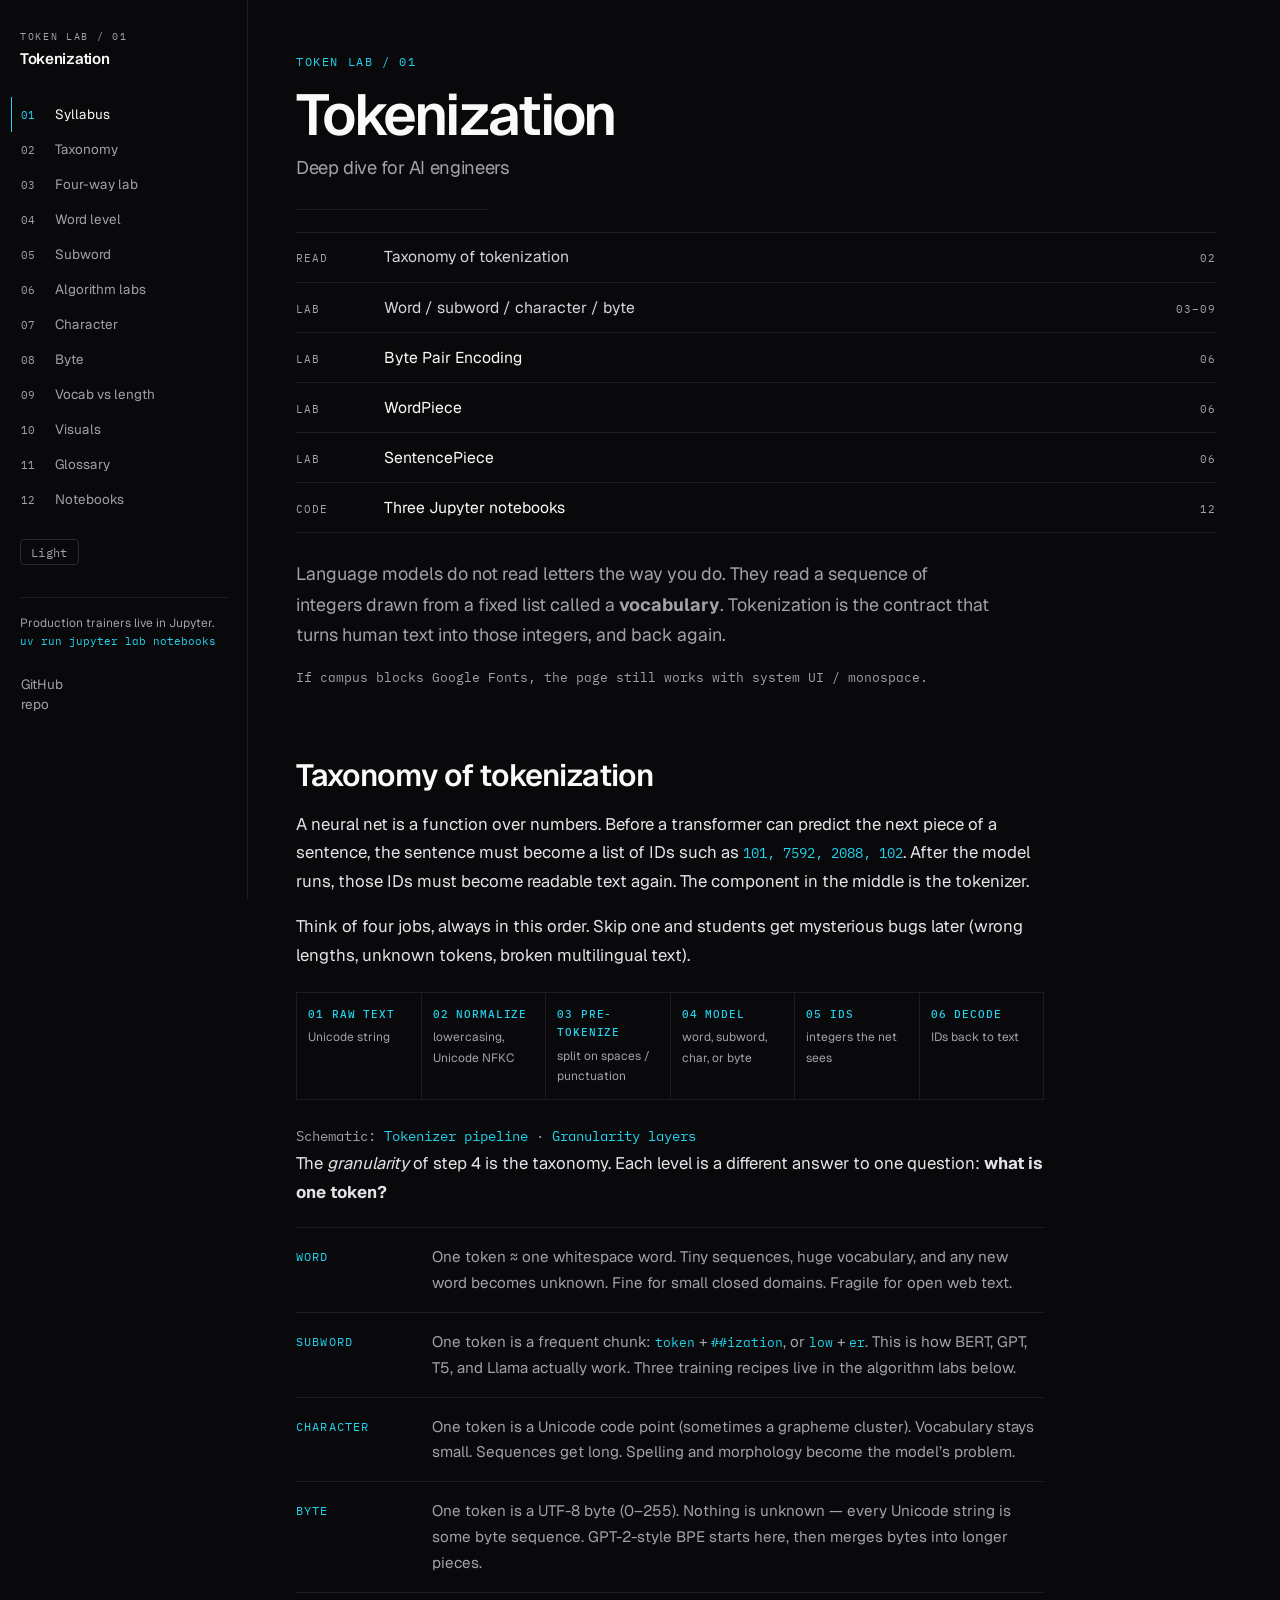
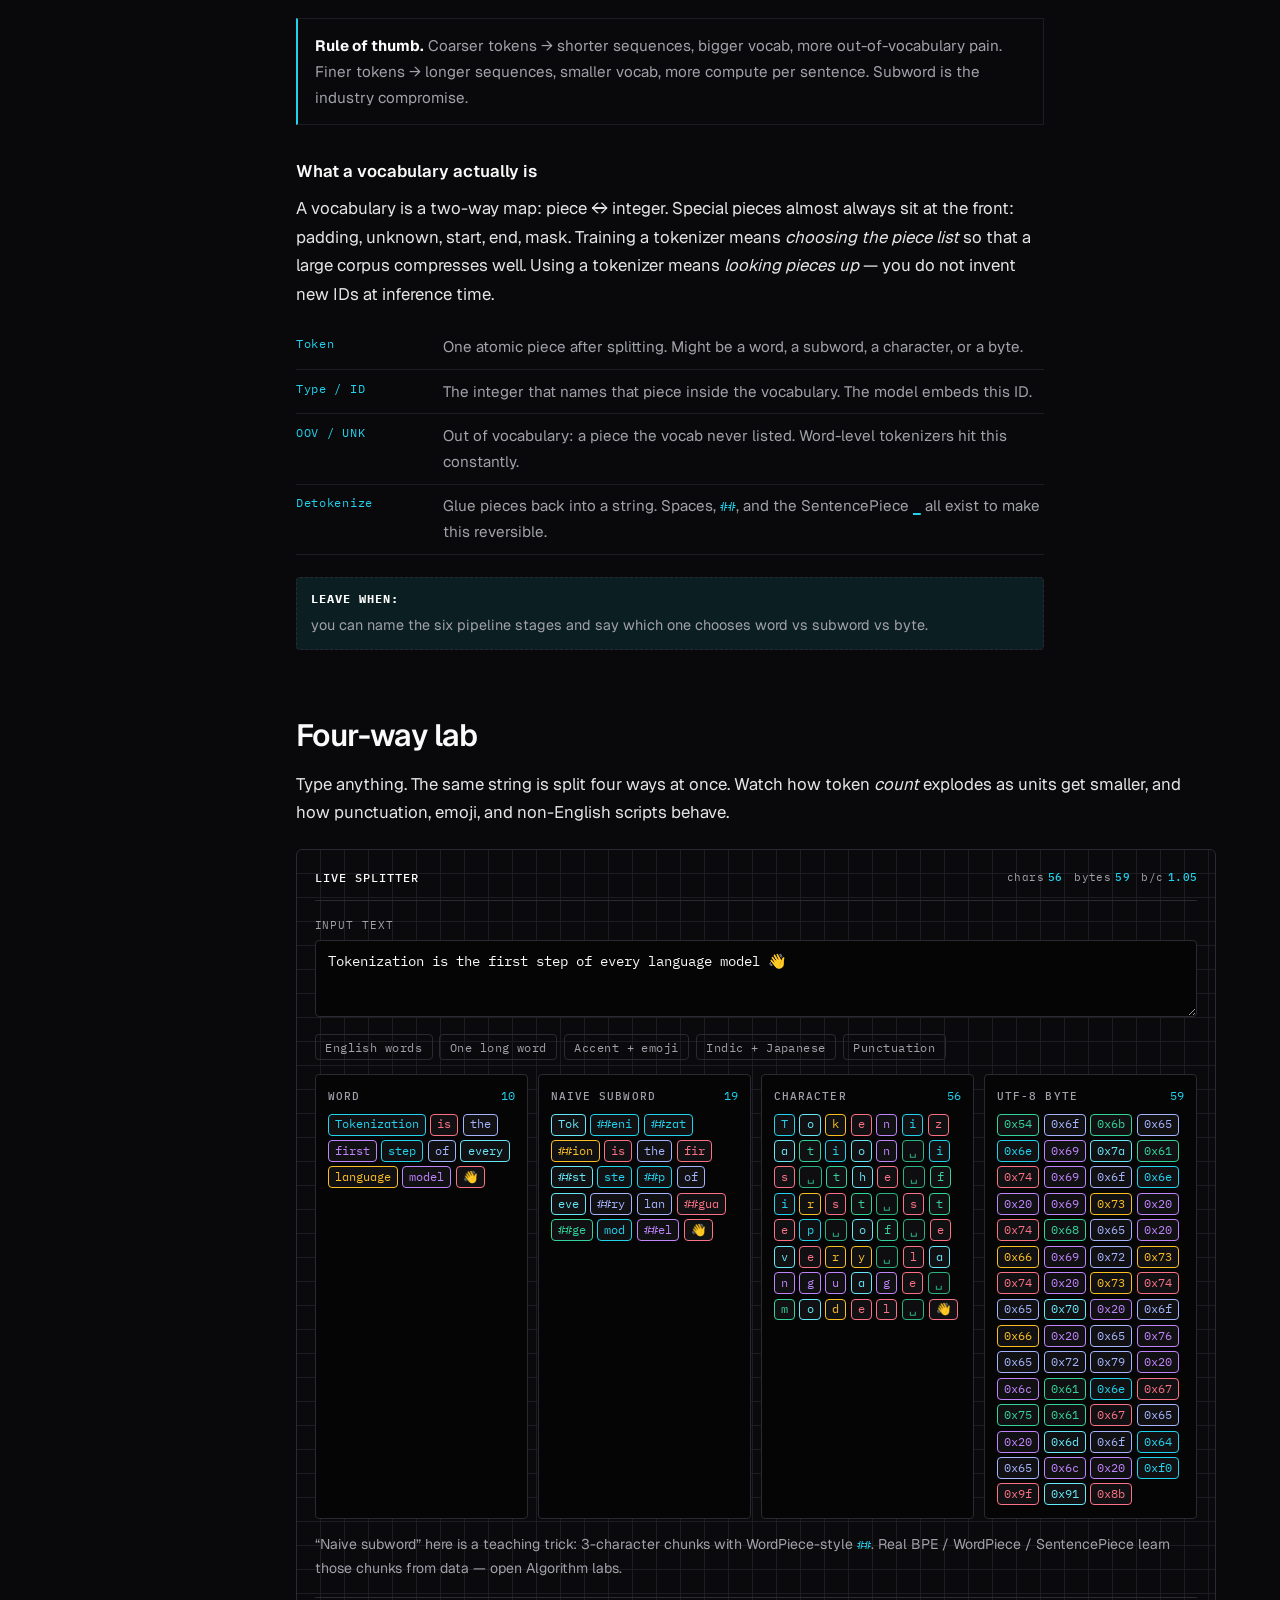
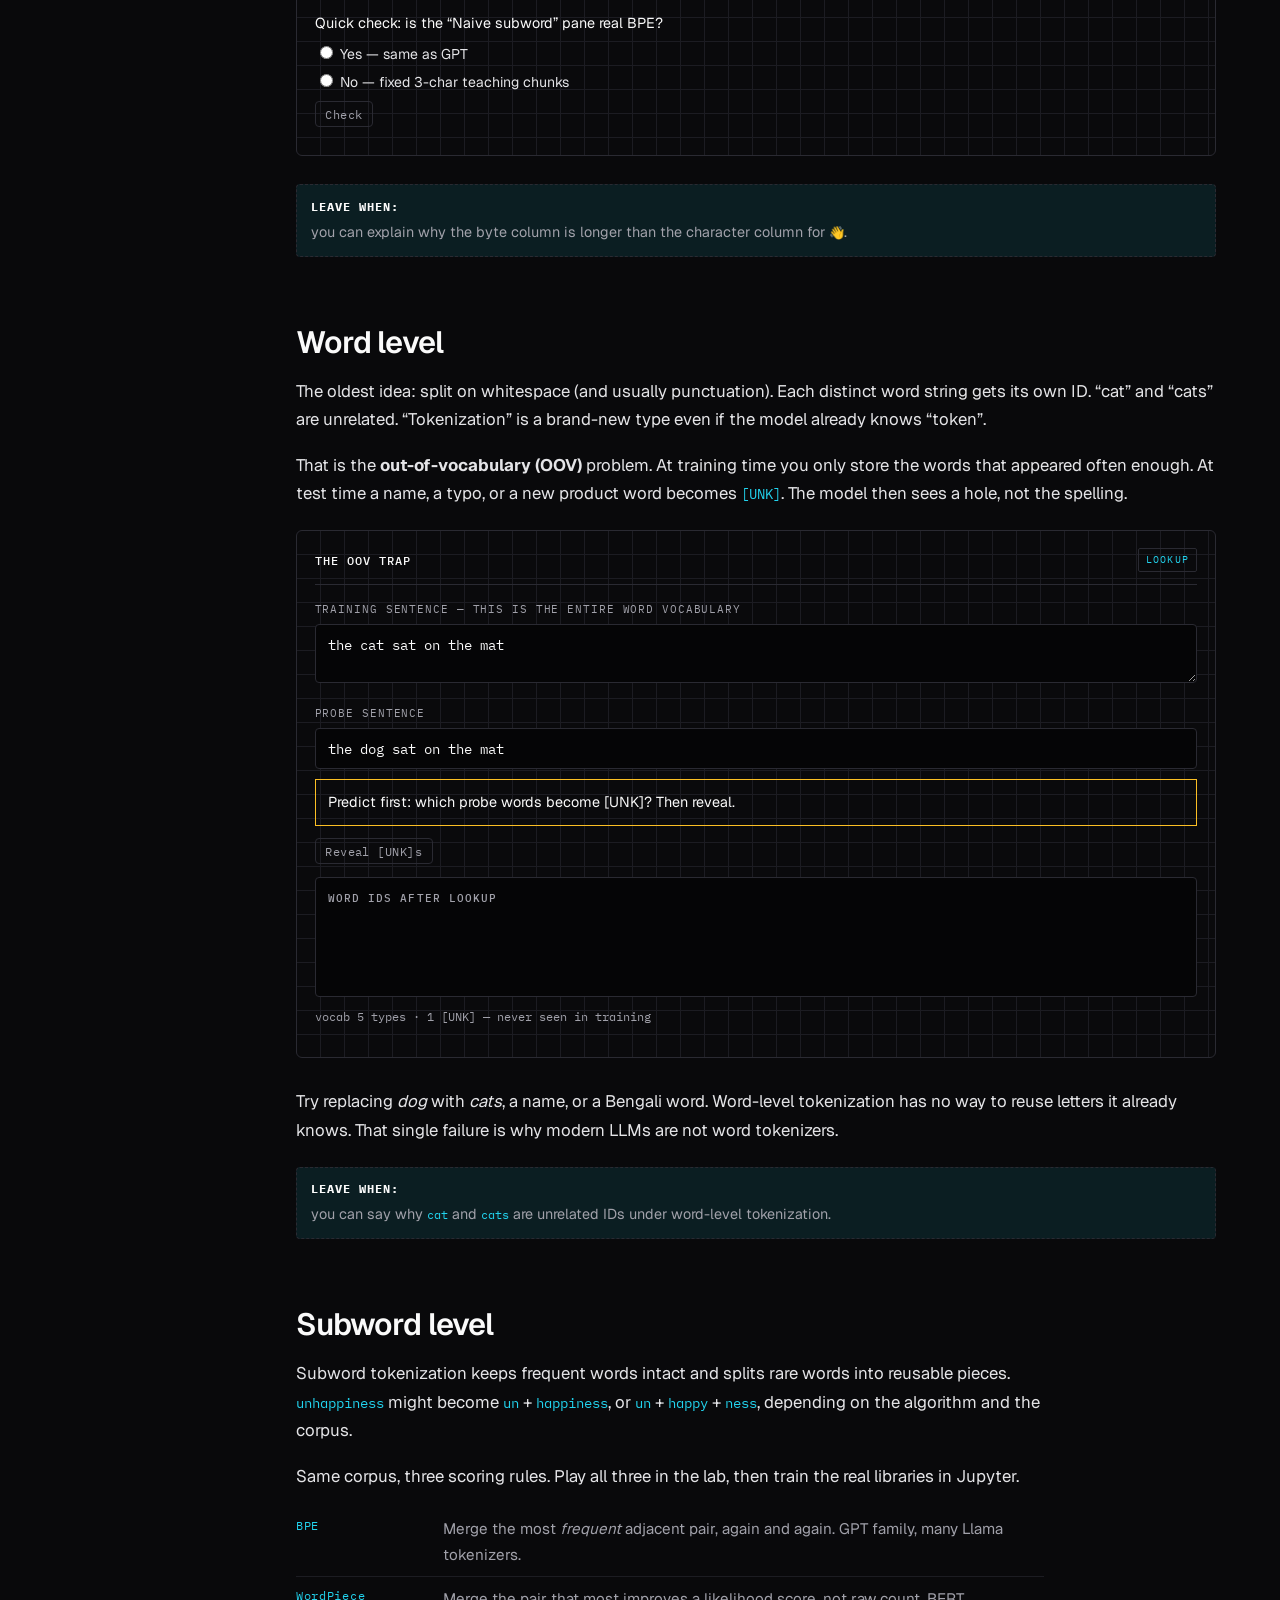
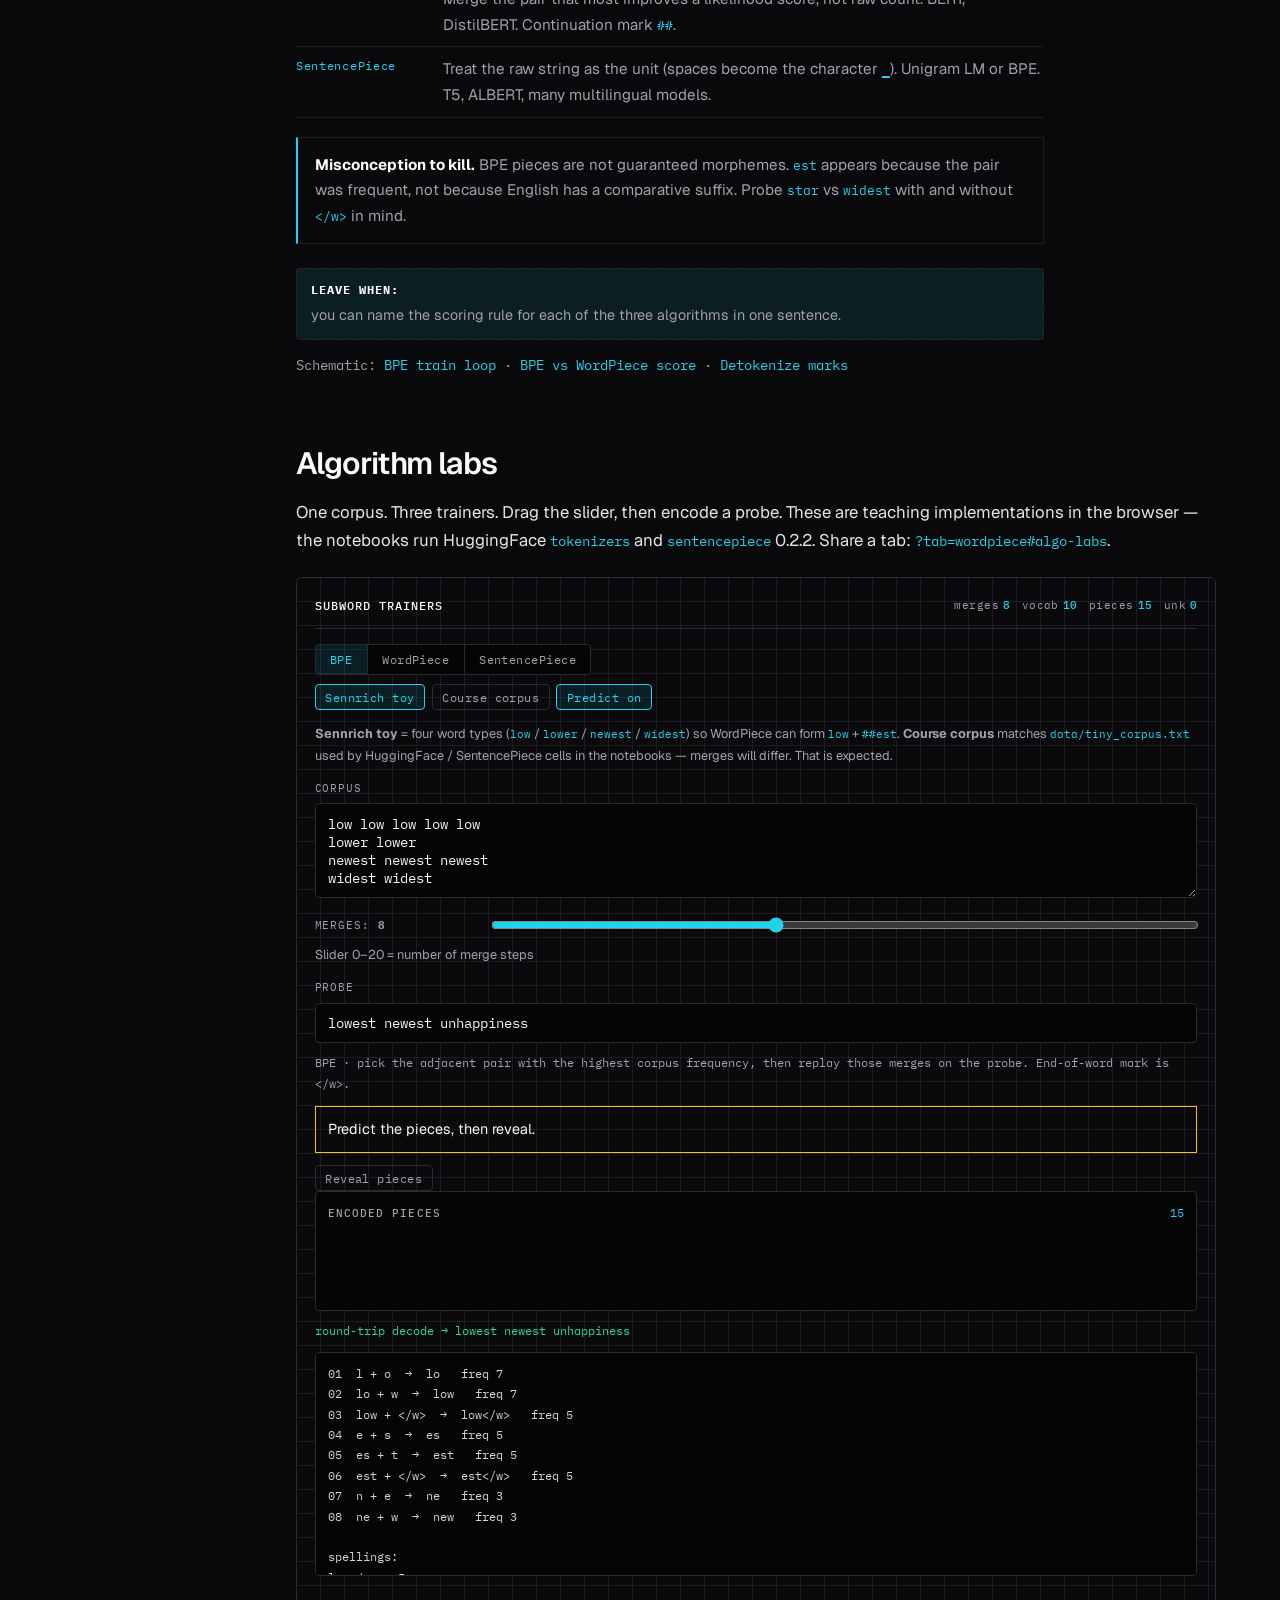
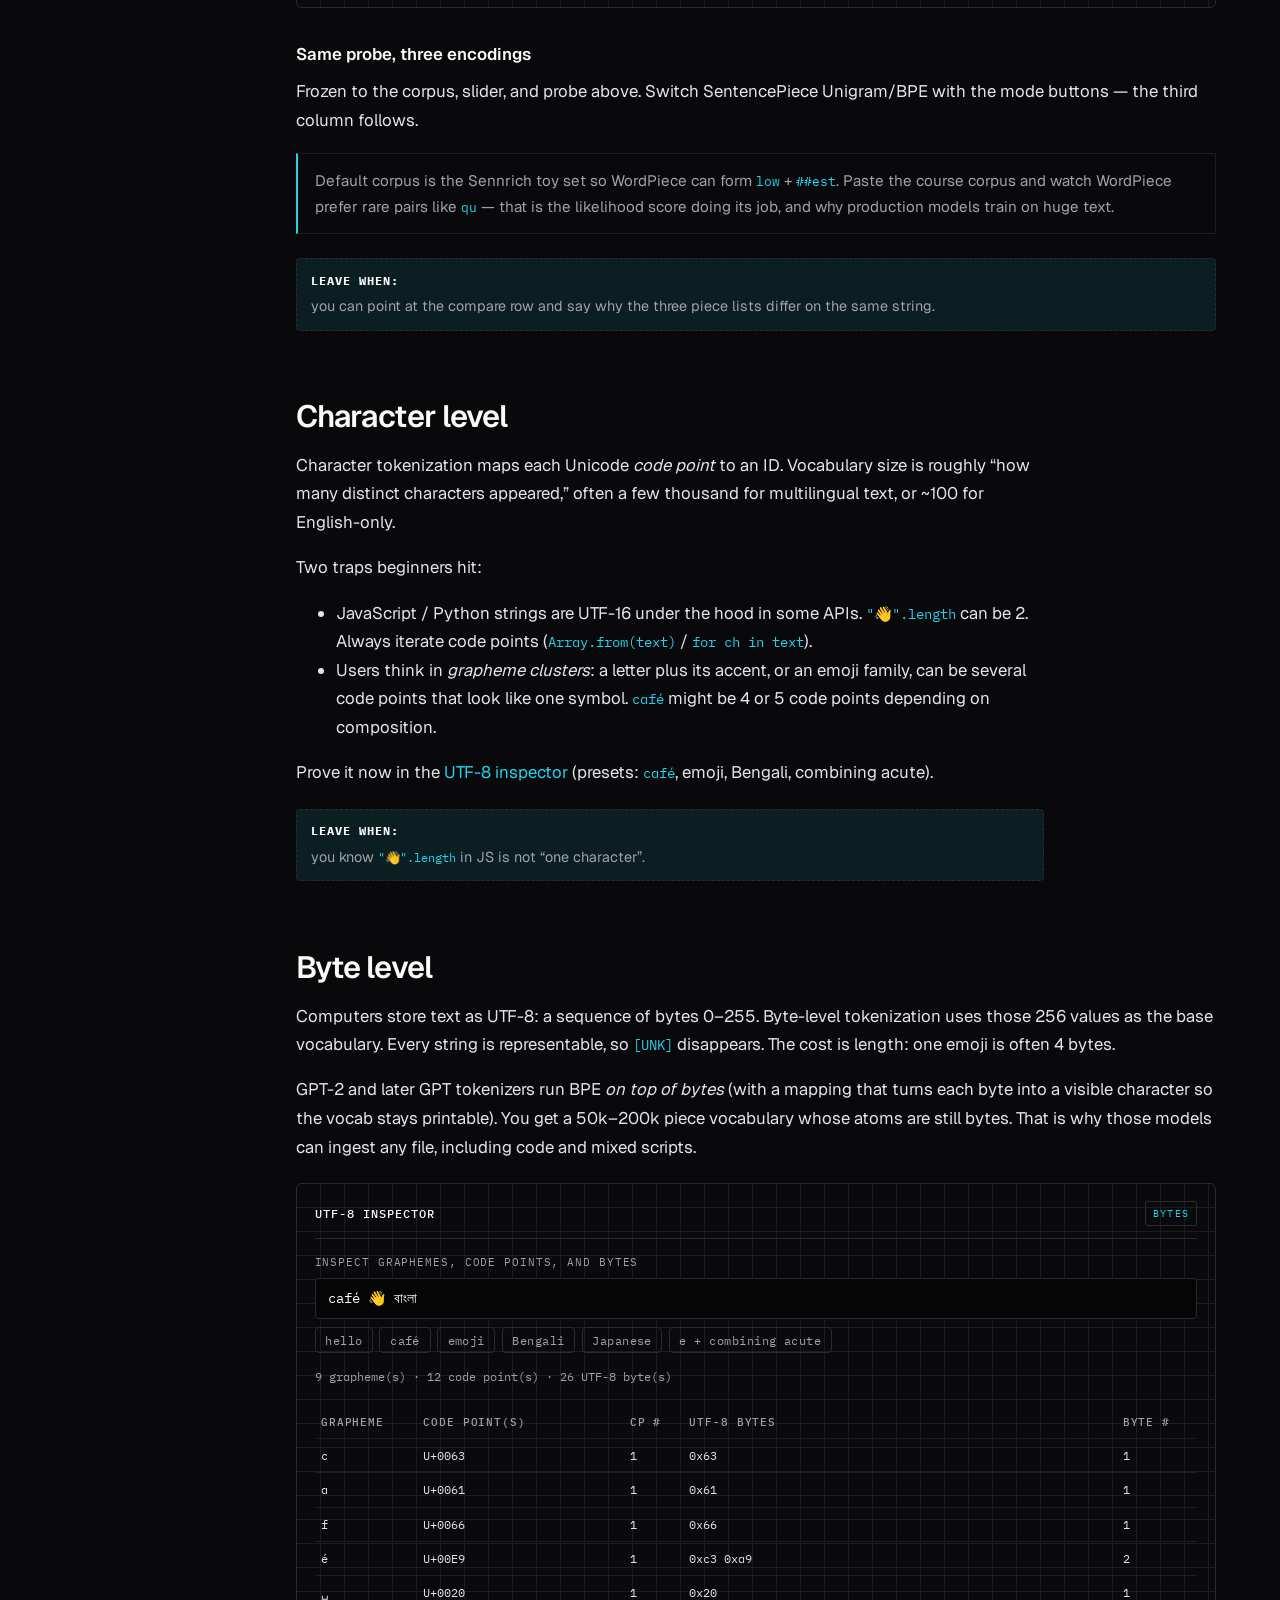
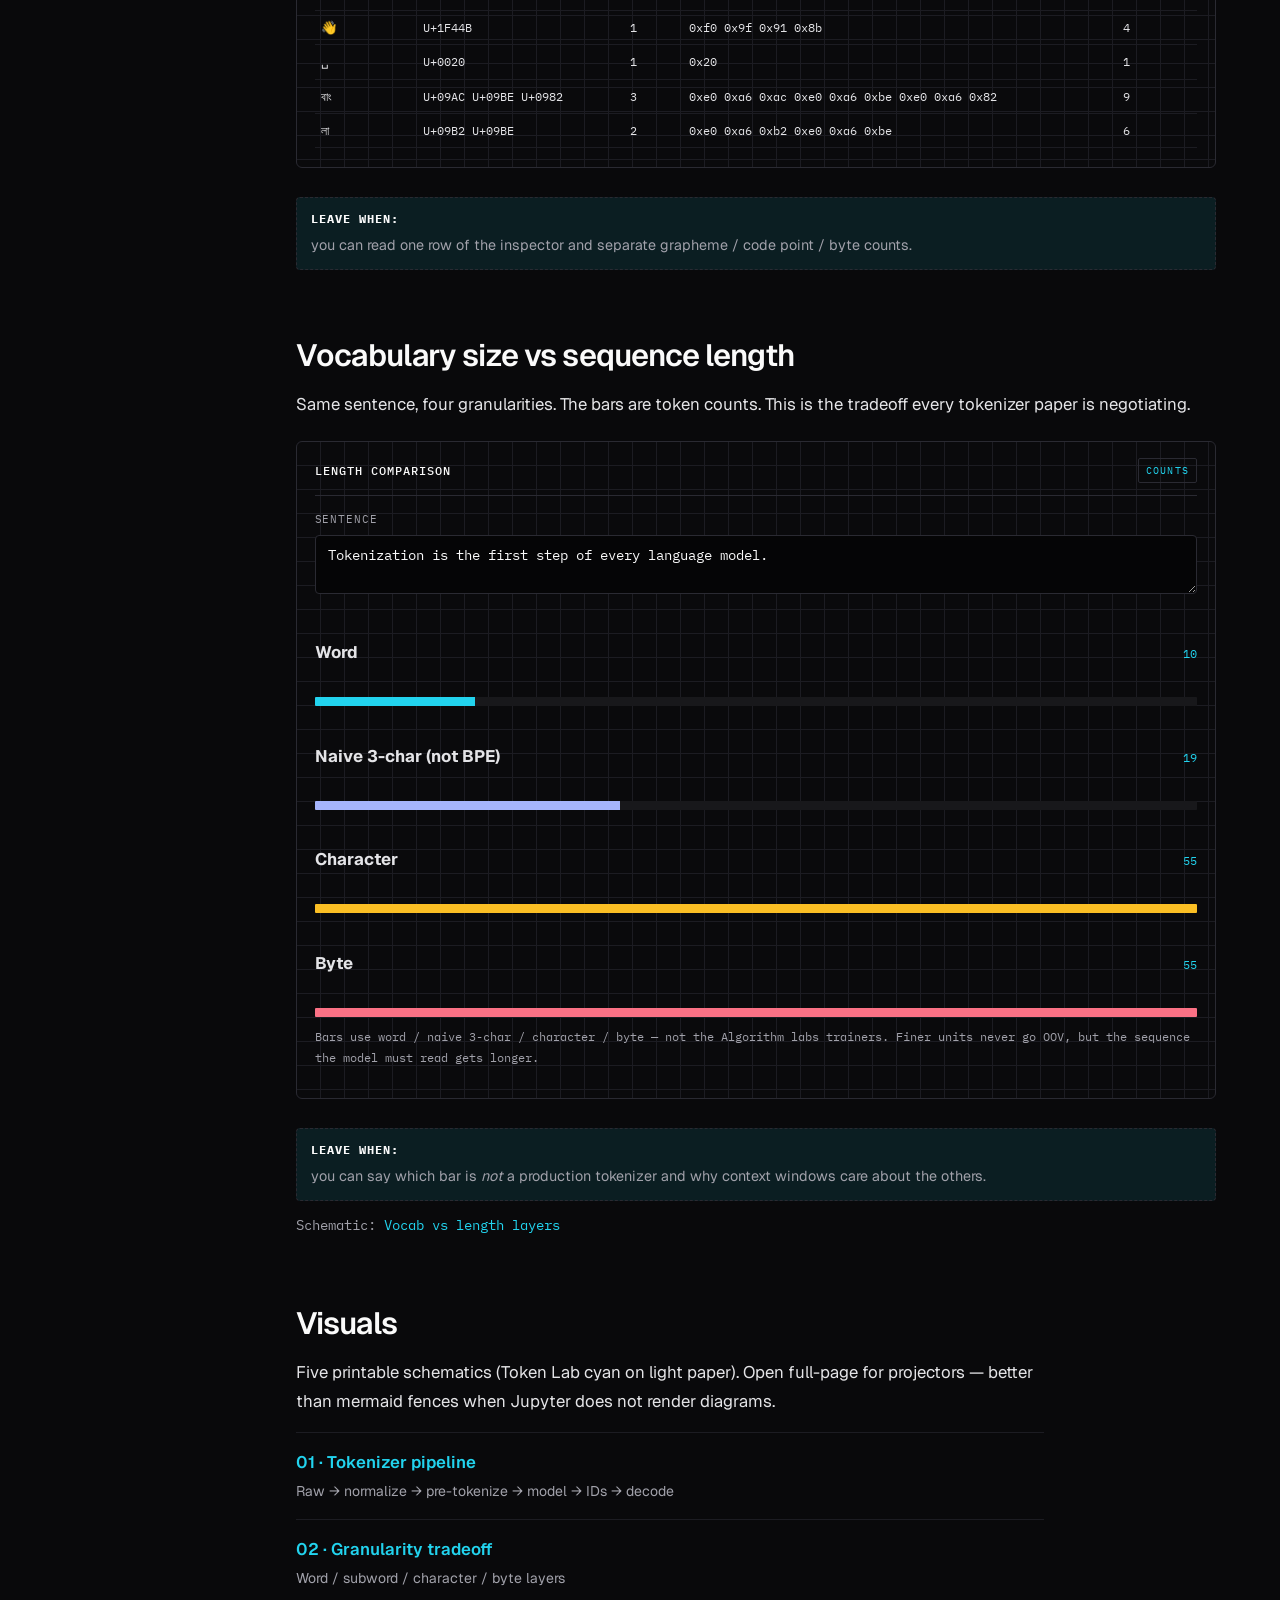
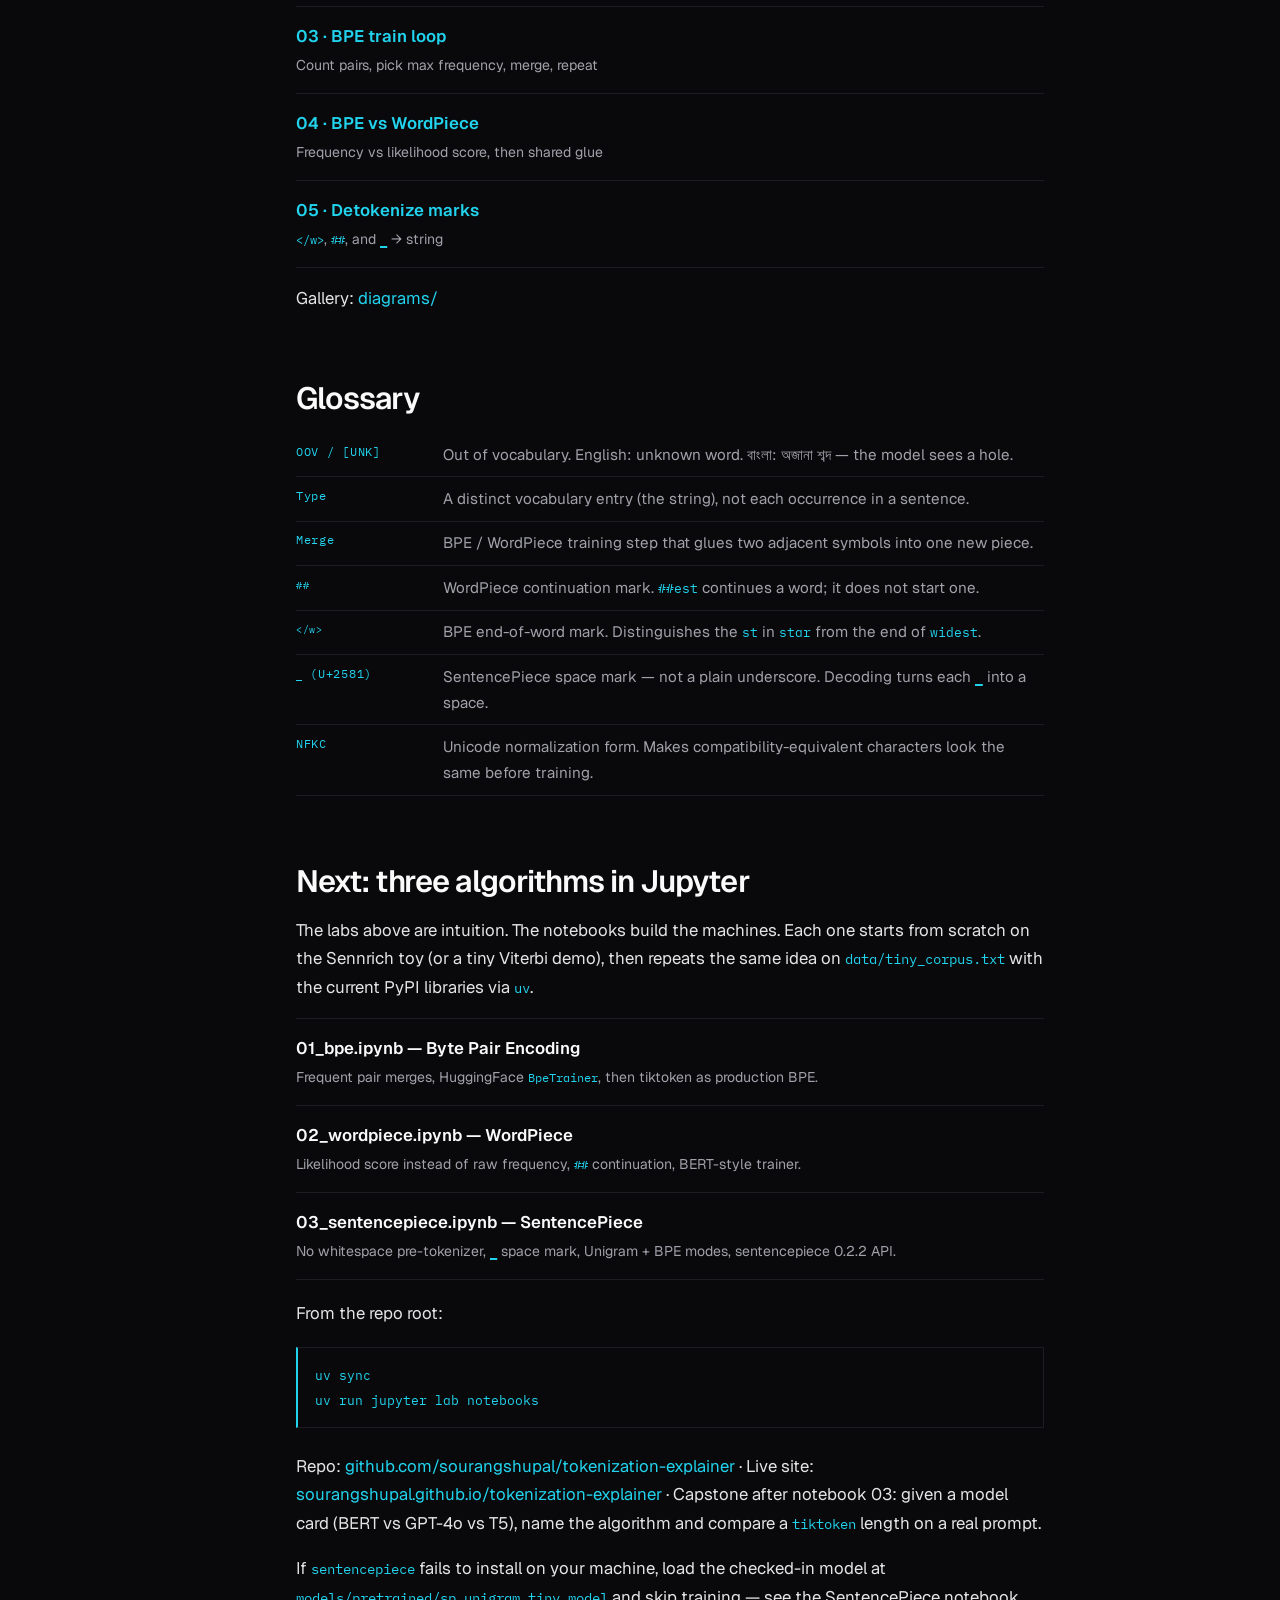
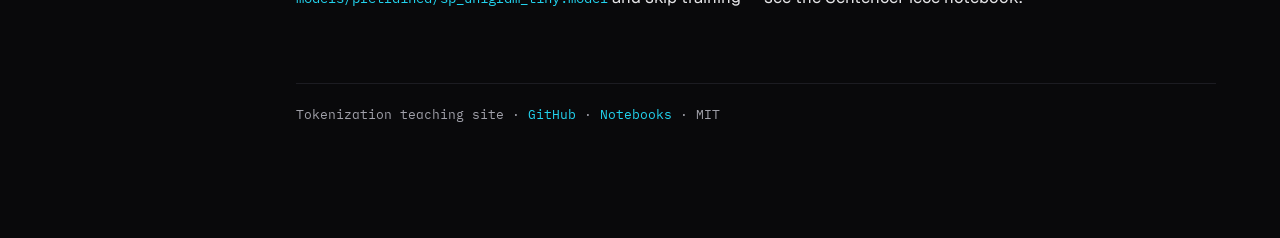
==== commit a4abd57f: "Ship teaching improvements and Token Lab schematics. Align Sennrich vs course corpora, add predict/r" ====
--- a/site/index.html
+++ b/site/index.html
@@ -1,5 +1,5 @@
 <!DOCTYPE html>
-<html lang="en">
+<html lang="en" data-theme="dark">
   <head>
     <meta charset="utf-8" />
     <meta name="viewport" content="width=device-width, initial-scale=1" />
@@ -8,6 +8,22 @@
       name="description"
       content="Beginner lab: taxonomy of tokenization, then word, subword, character, and byte level — with live BPE, WordPiece, and SentencePiece playgrounds."
     />
+    <meta property="og:title" content="Tokenization Deep Dive" />
+    <meta
+      property="og:description"
+      content="Interactive token lab: taxonomy, OOV, UTF-8, and in-browser BPE / WordPiece / SentencePiece."
+    />
+    <meta property="og:type" content="website" />
+    <meta
+      property="og:url"
+      content="https://sourangshupal.github.io/tokenization-explainer/"
+    />
+    <meta
+      property="og:image"
+      content="https://sourangshupal.github.io/tokenization-explainer/assets/og.png"
+    />
+    <meta name="twitter:card" content="summary_large_image" />
+    <link rel="icon" href="assets/og.png" type="image/png" />
     <link rel="preconnect" href="https://fonts.googleapis.com" />
     <link rel="preconnect" href="https://fonts.gstatic.com" crossorigin />
     <link
@@ -51,12 +67,22 @@
             <a href="#length"><span class="nav-num">09</span> Vocab vs length</a>
           </li>
           <li>
-            <a href="#notebooks"><span class="nav-num">10</span> Notebooks</a>
+            <a href="#visuals"><span class="nav-num">10</span> Visuals</a>
+          </li>
+          <li>
+            <a href="#glossary"><span class="nav-num">11</span> Glossary</a>
+          </li>
+          <li>
+            <a href="#notebooks"><span class="nav-num">12</span> Notebooks</a>
           </li>
         </ol>
+        <div class="nav-tools">
+          <button type="button" id="theme-toggle" aria-pressed="false">Light</button>
+        </div>
         <p class="nav-note">
           Production trainers live in Jupyter.<br />
-          <code>uv run jupyter lab notebooks</code>
+          <code>uv run jupyter lab notebooks</code><br /><br />
+          <a href="https://github.com/sourangshupal/tokenization-explainer">GitHub repo</a>
         </p>
       </nav>
 
@@ -79,18 +105,23 @@
             </li>
             <li>
               <span class="kind">Lab</span>
-              <a href="#algo-labs">Byte Pair Encoding</a>
+              <a href="?tab=bpe#algo-labs">Byte Pair Encoding</a>
               <span class="kind">06</span>
             </li>
             <li>
               <span class="kind">Lab</span>
-              <a href="#algo-labs">WordPiece</a>
+              <a href="?tab=wordpiece#algo-labs">WordPiece</a>
               <span class="kind">06</span>
             </li>
             <li>
               <span class="kind">Lab</span>
-              <a href="#algo-labs">SentencePiece</a>
+              <a href="?tab=sentencepiece&amp;sp=unigram#algo-labs">SentencePiece</a>
               <span class="kind">06</span>
+            </li>
+            <li>
+              <span class="kind">Code</span>
+              <a href="#notebooks">Three Jupyter notebooks</a>
+              <span class="kind">12</span>
             </li>
           </ul>
           <p class="lede" style="margin-top: 1.6rem">
@@ -98,6 +129,9 @@
             drawn from a fixed list called a <strong>vocabulary</strong>. Tokenization is the
             contract that turns human text into those integers, and back again.
           </p>
+          <p class="font-note">
+            If campus blocks Google Fonts, the page still works with system UI / monospace.
+          </p>
         </header>
 
         <section id="taxonomy">
@@ -139,6 +173,12 @@
               IDs back to text
             </div>
           </div>
+          <p class="diagram-link">
+            Schematic:
+            <a href="diagrams/01-pipeline.html">Tokenizer pipeline</a>
+            ·
+            <a href="diagrams/02-granularity.html">Granularity layers</a>
+          </p>
 
           <p>
             The <em>granularity</em> of step 4 is the taxonomy. Each level is a different answer to
@@ -211,6 +251,11 @@
               <dd>Glue pieces back into a string. Spaces, <code>##</code>, and the SentencePiece <code>▁</code> all exist to make this reversible.</dd>
             </div>
           </dl>
+
+          <p class="exit-ticket">
+            <strong>Leave when:</strong> you can name the six pipeline stages and say which one
+            chooses word vs subword vs byte.
+          </p>
         </section>
 
         <section id="lab" class="wide">
@@ -270,7 +315,19 @@
               <code>##</code>. Real BPE / WordPiece / SentencePiece learn those chunks from data —
               open Algorithm labs.
             </p>
-          </div>
+            <form class="quiz" data-quiz data-correct="no" data-ok="Correct — naive chunks are fixed width, not trained merges." data-bad="Naive 3-char chunks are not BPE. Real subword pieces are learned from corpus counts.">
+              <p class="quiz-q">Quick check: is the “Naive subword” pane real BPE?</p>
+              <label class="quiz-opt"><input type="radio" name="q" value="yes" /> Yes — same as GPT</label>
+              <label class="quiz-opt"><input type="radio" name="q" value="no" /> No — fixed 3-char teaching chunks</label>
+              <button type="submit">Check</button>
+              <p class="quiz-feedback" aria-live="polite"></p>
+            </form>
+          </div>
+
+          <p class="exit-ticket">
+            <strong>Leave when:</strong> you can explain why the byte column is longer than the
+            character column for <code>👋</code>.
+          </p>
         </section>
 
         <section id="word" class="wide">
@@ -295,11 +352,13 @@
             <textarea id="oov-vocab" rows="2">the cat sat on the mat</textarea>
             <label for="oov-probe">Probe sentence</label>
             <input id="oov-probe" type="text" value="the dog sat on the mat" />
+            <p id="oov-predict" class="predict-prompt" hidden></p>
+            <button type="button" id="oov-reveal">Reveal [UNK]s</button>
             <div class="pane pane-fixed" style="margin-top: 0.8rem">
               <div class="pane-head">
                 <h4>Word IDs after lookup</h4>
               </div>
-              <div class="chips" id="oov-chips"></div>
+              <div class="chips is-hidden" id="oov-chips"></div>
             </div>
             <p id="oov-note" class="algo-rule"></p>
           </div>
@@ -308,6 +367,10 @@
             Try replacing <em>dog</em> with <em>cats</em>, a name, or a Bengali word. Word-level
             tokenization has no way to reuse letters it already knows. That single failure is why
             modern LLMs are not word tokenizers.
+          </p>
+          <p class="exit-ticket">
+            <strong>Leave when:</strong> you can say why <code>cat</code> and <code>cats</code> are
+            unrelated IDs under word-level tokenization.
           </p>
         </section>
 
@@ -334,6 +397,24 @@
               <dd>Treat the raw string as the unit (spaces become the character <code>▁</code>). Unigram LM or BPE. T5, ALBERT, many multilingual models.</dd>
             </div>
           </dl>
+          <div class="callout">
+            <strong>Misconception to kill.</strong> BPE pieces are not guaranteed morphemes.
+            <code>est</code> appears because the pair was frequent, not because English has a
+            comparative suffix. Probe <code>star</code> vs <code>widest</code> with and without
+            <code>&lt;/w&gt;</code> in mind.
+          </div>
+          <p class="exit-ticket">
+            <strong>Leave when:</strong> you can name the scoring rule for each of the three
+            algorithms in one sentence.
+          </p>
+          <p class="diagram-link">
+            Schematic:
+            <a href="diagrams/03-bpe-train.html">BPE train loop</a>
+            ·
+            <a href="diagrams/04-bpe-vs-wordpiece.html">BPE vs WordPiece score</a>
+            ·
+            <a href="diagrams/05-detokenize-marks.html">Detokenize marks</a>
+          </p>
         </section>
 
         <section id="algo-labs" class="wide">
@@ -341,7 +422,8 @@
           <p>
             One corpus. Three trainers. Drag the slider, then encode a probe. These are teaching
             implementations in the browser — the notebooks run HuggingFace <code>tokenizers</code>
-            and <code>sentencepiece</code> 0.2.2.
+            and <code>sentencepiece</code> 0.2.2. Share a tab:
+            <a href="?tab=wordpiece#algo-labs"><code>?tab=wordpiece#algo-labs</code></a>.
           </p>
 
           <div class="lab">
@@ -360,6 +442,19 @@
               <button type="button" data-sp-mode="unigram" aria-pressed="true">Unigram</button>
               <button type="button" data-sp-mode="bpe" aria-pressed="false">BPE mode</button>
             </div>
+
+            <div class="row" role="group" aria-label="Corpus presets">
+              <button type="button" class="preset" data-corpus="sennrich" aria-pressed="true">Sennrich toy</button>
+              <button type="button" class="preset" data-corpus="course" aria-pressed="false">Course corpus</button>
+              <button type="button" id="predict-toggle" aria-pressed="true">Predict on</button>
+            </div>
+            <p class="corpus-note">
+              <strong>Sennrich toy</strong> = four word types (<code>low</code> / <code>lower</code> /
+              <code>newest</code> / <code>widest</code>) so WordPiece can form
+              <code>low</code> + <code>##est</code>. <strong>Course corpus</strong> matches
+              <code>data/tiny_corpus.txt</code> used by HuggingFace / SentencePiece cells in the
+              notebooks — merges will differ. That is expected.
+            </p>
 
             <label for="algo-corpus">Corpus</label>
             <textarea id="algo-corpus" rows="4">low low low low low
@@ -371,11 +466,14 @@
               <label for="algo-step"><span id="algo-step-caption">Merges</span>: <strong id="algo-step-value">8</strong></label>
               <input id="algo-step" type="range" min="0" max="20" value="8" />
             </div>
+            <p id="algo-step-hint" class="slider-hint">Slider 0–20 = number of merge steps</p>
 
             <label for="algo-probe">Probe</label>
             <input id="algo-probe" type="text" value="lowest newest unhappiness" />
 
             <p class="algo-rule" id="algo-rule"></p>
+            <p id="algo-predict" class="predict-prompt" hidden></p>
+            <button type="button" id="algo-reveal" hidden>Reveal pieces</button>
 
             <div class="pane pane-fixed">
               <div class="pane-head">
@@ -384,15 +482,27 @@
               </div>
               <div class="chips" id="algo-chips"></div>
             </div>
+            <p id="algo-decode" class="decode-line"></p>
             <pre class="merge-log" id="algo-log"></pre>
           </div>
+
+          <h3>Same probe, three encodings</h3>
+          <p>
+            Frozen to the corpus, slider, and probe above. Switch SentencePiece Unigram/BPE with
+            the mode buttons — the third column follows.
+          </p>
+          <div class="grid-3" id="compare-panes"></div>
 
           <div class="callout">
             Default corpus is the Sennrich toy set so WordPiece can form <code>low</code> +
-            <code>##est</code>. Paste a messier paragraph and watch WordPiece prefer rare pairs
+            <code>##est</code>. Paste the course corpus and watch WordPiece prefer rare pairs
             like <code>qu</code> — that is the likelihood score doing its job, and why production
             models train on huge text.
           </div>
+          <p class="exit-ticket">
+            <strong>Leave when:</strong> you can point at the compare row and say why the three
+            piece lists differ on the same string.
+          </p>
         </section>
 
         <section id="character">
@@ -417,6 +527,15 @@
               be 4 or 5 code points depending on composition.
             </li>
           </ul>
+          <p>
+            Prove it now in the
+            <a href="#byte">UTF-8 inspector</a>
+            (presets: <code>café</code>, emoji, Bengali, combining acute).
+          </p>
+          <p class="exit-ticket">
+            <strong>Leave when:</strong> you know <code>"👋".length</code> in JS is not “one
+            character”.
+          </p>
         </section>
 
         <section id="byte" class="wide">
@@ -464,6 +583,10 @@
               </table>
             </div>
           </div>
+          <p class="exit-ticket">
+            <strong>Leave when:</strong> you can read one row of the inspector and separate
+            grapheme / code point / byte counts.
+          </p>
         </section>
 
         <section id="length" class="wide">
@@ -482,14 +605,90 @@
             <div id="length-bars"></div>
             <p id="length-legend" class="algo-rule"></p>
           </div>
+          <p class="exit-ticket">
+            <strong>Leave when:</strong> you can say which bar is <em>not</em> a production
+            tokenizer and why context windows care about the others.
+          </p>
+          <p class="diagram-link">
+            Schematic:
+            <a href="diagrams/02-granularity.html">Vocab vs length layers</a>
+          </p>
+        </section>
+
+        <section id="visuals">
+          <h2>Visuals</h2>
+          <p>
+            Five printable schematics (Token Lab cyan on light paper). Open full-page for
+            projectors — better than mermaid fences when Jupyter does not render diagrams.
+          </p>
+          <div class="notebooks">
+            <div class="nb">
+              <strong><a href="diagrams/01-pipeline.html">01 · Tokenizer pipeline</a></strong>
+              <span>Raw → normalize → pre-tokenize → model → IDs → decode</span>
+            </div>
+            <div class="nb">
+              <strong><a href="diagrams/02-granularity.html">02 · Granularity tradeoff</a></strong>
+              <span>Word / subword / character / byte layers</span>
+            </div>
+            <div class="nb">
+              <strong><a href="diagrams/03-bpe-train.html">03 · BPE train loop</a></strong>
+              <span>Count pairs, pick max frequency, merge, repeat</span>
+            </div>
+            <div class="nb">
+              <strong><a href="diagrams/04-bpe-vs-wordpiece.html">04 · BPE vs WordPiece</a></strong>
+              <span>Frequency vs likelihood score, then shared glue</span>
+            </div>
+            <div class="nb">
+              <strong><a href="diagrams/05-detokenize-marks.html">05 · Detokenize marks</a></strong>
+              <span><code>&lt;/w&gt;</code>, <code>##</code>, and <code>▁</code> → string</span>
+            </div>
+          </div>
+          <p style="margin-top: 1rem">
+            Gallery:
+            <a href="diagrams/index.html">diagrams/</a>
+          </p>
+        </section>
+
+        <section id="glossary">
+          <h2>Glossary</h2>
+          <dl class="dl glossary">
+            <div>
+              <dt>OOV / [UNK]</dt>
+              <dd>Out of vocabulary. English: unknown word. বাংলা: অজানা শব্দ — the model sees a hole.</dd>
+            </div>
+            <div>
+              <dt>Type</dt>
+              <dd>A distinct vocabulary entry (the string), not each occurrence in a sentence.</dd>
+            </div>
+            <div>
+              <dt>Merge</dt>
+              <dd>BPE / WordPiece training step that glues two adjacent symbols into one new piece.</dd>
+            </div>
+            <div>
+              <dt><code>##</code></dt>
+              <dd>WordPiece continuation mark. <code>##est</code> continues a word; it does not start one.</dd>
+            </div>
+            <div>
+              <dt><code>&lt;/w&gt;</code></dt>
+              <dd>BPE end-of-word mark. Distinguishes the <code>st</code> in <code>star</code> from the end of <code>widest</code>.</dd>
+            </div>
+            <div>
+              <dt><code>▁</code> (U+2581)</dt>
+              <dd>SentencePiece space mark — not a plain underscore. Decoding turns each <code>▁</code> into a space.</dd>
+            </div>
+            <div>
+              <dt>NFKC</dt>
+              <dd>Unicode normalization form. Makes compatibility-equivalent characters look the same before training.</dd>
+            </div>
+          </dl>
         </section>
 
         <section id="notebooks">
           <h2>Next: three algorithms in Jupyter</h2>
           <p>
             The labs above are intuition. The notebooks build the machines. Each one starts from
-            scratch on <code>data/tiny_corpus.txt</code>, then repeats the same idea with the
-            current PyPI libraries via <code>uv</code>.
+            scratch on the Sennrich toy (or a tiny Viterbi demo), then repeats the same idea on
+            <code>data/tiny_corpus.txt</code> with the current PyPI libraries via <code>uv</code>.
           </p>
           <div class="notebooks">
             <div class="nb">
@@ -510,13 +709,37 @@
             <code>uv sync</code><br />
             <code>uv run jupyter lab notebooks</code>
           </div>
+          <p>
+            Repo:
+            <a href="https://github.com/sourangshupal/tokenization-explainer"
+              >github.com/sourangshupal/tokenization-explainer</a
+            >
+            · Live site:
+            <a href="https://sourangshupal.github.io/tokenization-explainer/"
+              >sourangshupal.github.io/tokenization-explainer</a
+            >
+            · Capstone after notebook 03: given a model card (BERT vs GPT-4o vs T5), name the
+            algorithm and compare a <code>tiktoken</code> length on a real prompt.
+          </p>
+          <p>
+            If <code>sentencepiece</code> fails to install on your machine, load the checked-in
+            model at <code>models/pretrained/sp_unigram_tiny.model</code> and skip training — see
+            the SentencePiece notebook.
+          </p>
         </section>
 
         <footer>
-          Tokenization — teaching site. Open this file directly or serve the site/ folder.
+          Tokenization teaching site ·
+          <a href="https://github.com/sourangshupal/tokenization-explainer">GitHub</a>
+          ·
+          <a href="https://github.com/sourangshupal/tokenization-explainer/tree/main/notebooks"
+            >Notebooks</a
+          >
+          · MIT
         </footer>
       </main>
     </div>
+    <script src="js/corpora.js"></script>
     <script src="js/playgrounds.js"></script>
     <script src="js/algorithms.js"></script>
     <script src="js/main.js"></script>
--- a/site/css/main.css
+++ b/site/css/main.css
@@ -803,7 +803,12 @@
     grid-template-columns: 1fr;
   }
 
+  /* Keep four-way comparison visible: 2×2, not a single stack */
   .grid-4 {
+    grid-template-columns: repeat(2, minmax(0, 1fr));
+  }
+
+  .grid-3 {
     grid-template-columns: 1fr;
   }
 
@@ -829,3 +834,197 @@
     scroll-behavior: auto;
   }
 }
+
+/* —— Theme, teaching chrome, print —— */
+
+html[data-theme="light"] {
+  --bg: #fafafa;
+  --bg-elev: #f4f4f5;
+  --bg-card: #ffffff;
+  --lab: #f4f4f5;
+  --line: #e4e4e7;
+  --line-strong: #d4d4d8;
+  --cyan: #0891b2;
+  --cyan-dim: rgba(8, 145, 178, 0.1);
+  --cyan-glow: rgba(8, 145, 178, 0.22);
+  --text: #3f3f46;
+  --heading: #18181b;
+  --muted: #71717a;
+  --silver: #52525b;
+  --warn: #b45309;
+  --unk: #e11d48;
+  --ok: #059669;
+}
+
+html[data-theme="light"] textarea,
+html[data-theme="light"] input[type="text"],
+html[data-theme="light"] select,
+html[data-theme="light"] .pane,
+html[data-theme="light"] .tabs button,
+html[data-theme="light"] .merge-log {
+  background: #ffffff;
+  color: var(--heading);
+}
+
+.nav-tools {
+  margin-top: 1.25rem;
+}
+
+.font-note {
+  font-size: 0.82rem;
+  color: var(--muted);
+  font-family: var(--mono);
+}
+
+.diagram-link {
+  margin: 0.85rem 0 0;
+  font-size: 0.88rem;
+  color: var(--muted);
+  font-family: var(--mono);
+}
+
+.diagram-link a {
+  color: var(--cyan);
+}
+
+.exit-ticket {
+  margin: 1.4rem 0 0;
+  padding: 0.7rem 0.9rem;
+  border: 1px dashed var(--line-strong);
+  border-radius: 4px;
+  font-size: 0.9rem;
+  color: var(--muted);
+  background: var(--cyan-dim);
+}
+
+.exit-ticket strong {
+  color: var(--heading);
+  font-family: var(--mono);
+  font-size: 0.72rem;
+  letter-spacing: 0.08em;
+  text-transform: uppercase;
+  display: block;
+  margin-bottom: 0.25rem;
+}
+
+.predict-prompt {
+  margin: 0.6rem 0;
+  padding: 0.65rem 0.8rem;
+  border: 1px solid var(--warn);
+  color: var(--heading);
+  font-size: 0.9rem;
+  background: transparent;
+}
+
+.chips.is-hidden,
+.grid-3.is-hidden {
+  display: none;
+}
+
+.decode-line {
+  margin: 0.55rem 0 0.2rem;
+  font-family: var(--mono);
+  font-size: 0.78rem;
+  color: var(--ok);
+}
+
+.slider-hint,
+.corpus-note {
+  margin: 0.25rem 0 0.6rem;
+  font-size: 0.8rem;
+  color: var(--muted);
+}
+
+.grid-3 {
+  display: grid;
+  grid-template-columns: repeat(3, minmax(0, 1fr));
+  gap: 0.6rem;
+  margin: 0.8rem 0 1.4rem;
+}
+
+.quiz {
+  margin-top: 1rem;
+  padding-top: 0.85rem;
+  border-top: 1px solid var(--line-strong);
+}
+
+.quiz-q {
+  margin: 0 0 0.45rem;
+  font-size: 0.9rem;
+  color: var(--heading);
+}
+
+.quiz-opt {
+  display: block;
+  font-family: var(--sans);
+  font-size: 0.88rem;
+  letter-spacing: 0;
+  text-transform: none;
+  color: var(--text);
+  margin: 0.25rem 0;
+  cursor: pointer;
+}
+
+.quiz-feedback {
+  margin: 0.5rem 0 0;
+  font-family: var(--mono);
+  font-size: 0.78rem;
+  color: var(--muted);
+}
+
+.quiz-feedback[data-tone="ok"] {
+  color: var(--ok);
+}
+
+.quiz-feedback[data-tone="bad"] {
+  color: var(--unk);
+}
+
+.glossary dt code {
+  color: var(--cyan);
+}
+
+@media print {
+  .nav,
+  .nav-tools,
+  .skip,
+  #theme-toggle,
+  .preset,
+  button,
+  .tabs,
+  .sp-modes {
+    display: none !important;
+  }
+
+  .app {
+    display: block;
+  }
+
+  main {
+    padding: 0;
+  }
+
+  body {
+    background: #fff;
+    color: #111;
+    font-size: 11pt;
+  }
+
+  a {
+    color: #111;
+    text-decoration: underline;
+  }
+
+  .lab {
+    background: #fff;
+    border: 1px solid #ccc;
+  }
+
+  .exit-ticket {
+    border-style: solid;
+  }
+
+  section {
+    break-inside: avoid;
+  }
+}
